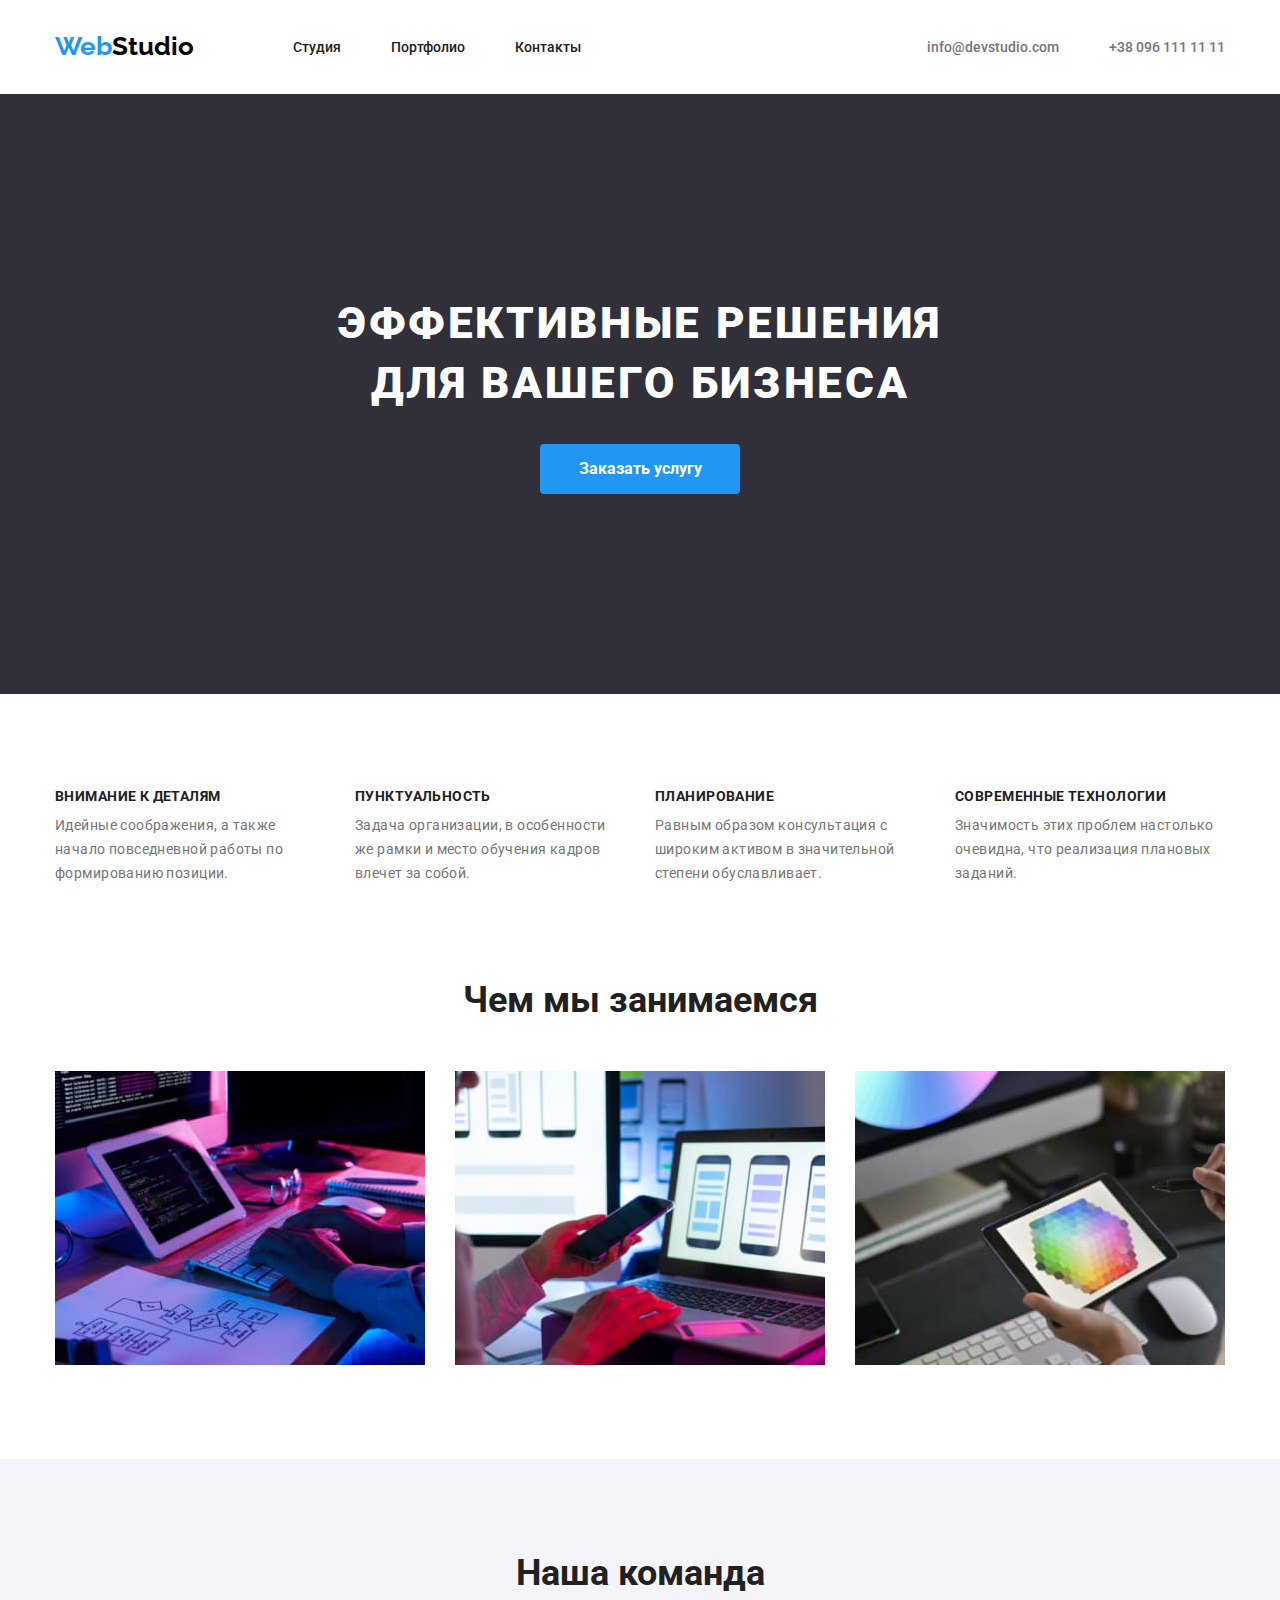
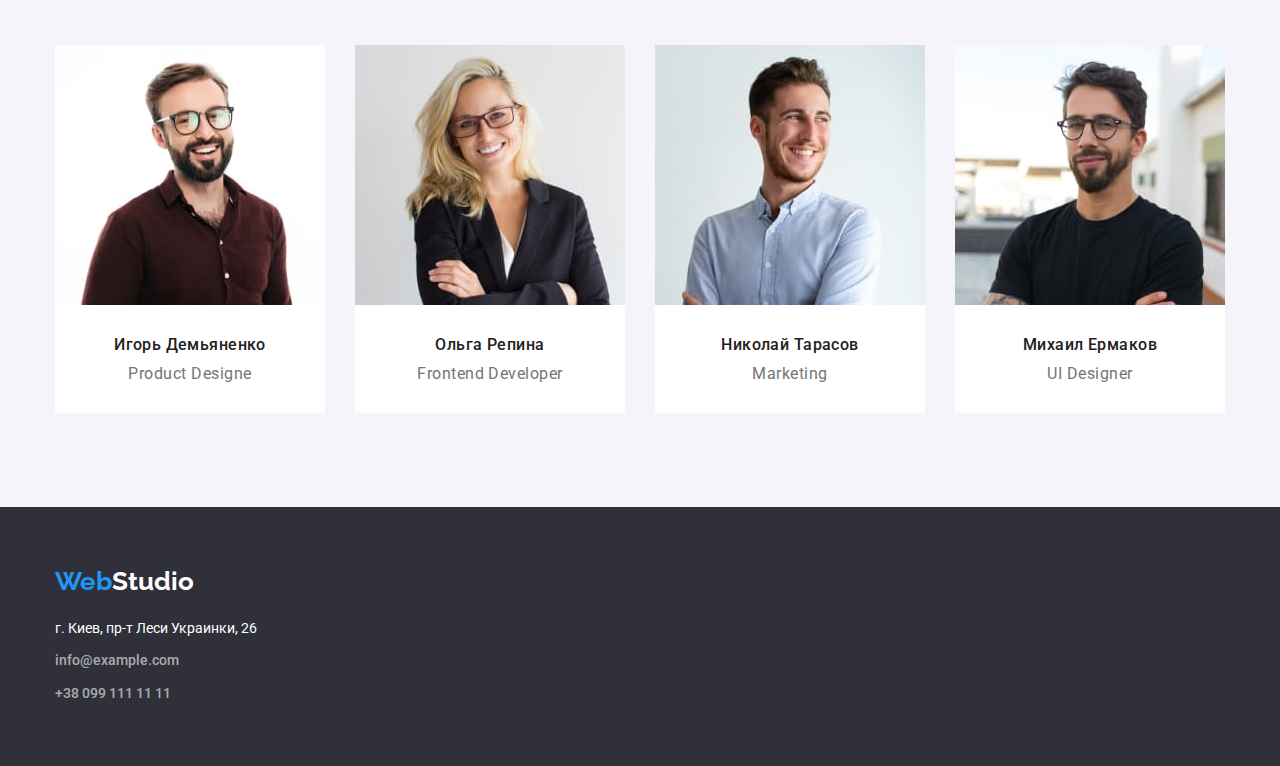
==== index.html @ 10a41fe2 "creat new repository" ====
<!DOCTYPE html>
<html lang="uk">
  <head>
    <meta charset="UTF-8" />
    <meta http-equiv="X-UA-Compatible" content="IE=edge" />
    <meta name="viewport" content="width=device-width, initial-scale=1.0" />
    <link rel="preconnect" href="https://fonts.googleapis.com" />
    <link rel="preconnect" href="https://fonts.gstatic.com" crossorigin />
    <link
      href="https://fonts.googleapis.com/css2?family=Raleway:wght@700&family=Roboto:wght@400;500;700;900&display=swap"
      rel="stylesheet"
    />
    <link
      rel="stylesheet"
      href="https://cdnjs.cloudflare.com/ajax/libs/modern-normalize/1.1.0/modern-normalize.min.css"
    />
    <link rel="stylesheet" href="./css/styles.css" />

    <title>Студия</title>
  </head>
  <body>
    <header>
      <div class="page-header">
        <nav class="nav-container">
          <a href="/" class="headerlink"> <span class="logotype">Web</span>Studio </a>
          <ul class="navlist list">
            <li class="navlist-item">
              <a href="/" class="nav-link">Студия</a>
            </li>
            <li class="navlist-item">
              <a href="./portfolio.html" class="nav-link">Портфолио</a>
            </li>
            <li class="navlist-item">
              <a href="#" class="nav-link">Контакты</a>
            </li>
          </ul>
        </nav>
        <div class="header-contacts">
          <a href="mailto:info@devstudio.com" class="mail-link">info@devstudio.com</a>
          <a href="tel:+380961111111" class="tel-link">+38 096 111 11 11</a>
        </div>
      </div>
    </header>

    <main class="main">
      <!--section1-->
      <section class="hero">
        <div class="hero-section">
          <h1 class="hero-title">ЭФФЕКТИВНЫЕ РЕШЕНИЯ ДЛЯ ВАШЕГО БИЗНЕСА</h1>
          <button type="button" class="hero-button">Заказать услугу</button>
        </div>
      </section>
      <!--section2-->
      <section class="featuгes">
        <ul class="features-list">
          <li class="featureslist-item">
            <h3>Внимание к деталям</h3>
            <p class="features-text">
              Идейные соображения, а также начало повседневной работы по формированию позиции.
            </p>
          </li>
          <li class="featureslist-item">
            <h3>Пунктуальность</h3>
            <p class="features-text">
              Задача организации, в особенности же рамки и место обучения кадров влечет за собой.
            </p>
          </li>
          <li class="featureslist-item">
            <h3>Планирование</h3>
            <p class="features-text">
              Равным образом консультация с широким активом в значительной степени обуславливает.
            </p>
          </li>
          <li class="featureslist-item">
            <h3>Современные технологии</h3>
            <p class="features-text">
              Значимость этих проблем настолько очевидна, что реализация плановых заданий.
            </p>
          </li>
        </ul>

        <div class="servises-container">
          <h2 class="features-title">Чем мы занимаемся</h2>
          <ul class="servis-list list">
            <li class="servislist-item">
              <img src="./images/code.jpg" alt="Верстка макета" width="370" />
            </li>
            <li class="servislist-item">
              <img
                src="./images/adaptive.jpg"
                alt="Кроссбраузерная оптимизация сайта"
                width="370"
              />
            </li>
            <li class="servislist-item">
              <img src="./images/design.jpg" alt="Подбор цветов для дизайна сайта" width="370" />
            </li>
          </ul>
        </div>
      </section>
      <!--section4-->
      <section class="team">
        <div class="team-container">
          <h2>Наша команда</h2>
          <ul class="team-list list">
            <li class="teamlist-item">
              <img src="./images/igor.jpg" alt="фото Игоря Демьяненко" width="270" />
              <div class="item-data">
                <h3>Игорь Демьяненко</h3>
                <p>Product Designe</p>
              </div>
            </li>
            <li class="teamlist-item">
              <img src="./images/olga.jpg" alt="фото Ольги Репиной" width="270" />
              <div class="item-data">
                <h3>Ольга Репина</h3>
                <p>Frontend Developer</p>
              </div>
            </li>
            <li class="teamlist-item">
              <img src="./images/nikolay.jpg" alt="фото николая Тарасова" width="270" />
              <div class="item-data">
                <h3>Николай Тарасов</h3>
                <p>Marketing</p>
              </div>
            </li>
            <li class="teamlist-item">
              <img src="./images/mikhail.jpg" alt="фото Михаила Ермакова" width="270" />
              <div class="item-data">
                <h3>Михаил Ермаков</h3>
                <p>UI Designer</p>
              </div>
            </li>
          </ul>
        </div>
      </section>
    </main>
    <footer>
      <div class="footer-container">
        <a href="/" class="footerlink">
          <span class="logotype-footer">Web</span><span class="footer-logo"> Studio</span></a
        >
        <address class="contacts">
          <p>г. Киев, пр-т Леси Украинки, 26</p>
          <a href="mailto:info@example.com" class="mail-link-footer">info@example.com</a>
          <a href="tel:+380991111111" class="tel-footer">+38 099 111 11 11</a>
        </address>
      </div>
    </footer>
  </body>
</html>
---- css/styles.css ----
/*normalize*/

/*root*/
:root {
    --backgroundcolor-primary: #fff;
    --color-accent: #2196f3;
    --primary-text-color: #212121;
    --accent-text-color: #fff;
    --font-family-primary: 'Roboto', sans-serif;
    --font-family-logo: 'Raleway', sans-serif;
    --button-color: #f5f4fA; 
    --primary-line-height: 1,17;
}
/* Base */

html {
    box-sizing: border-box;
    scroll-behavior: smooth;
}

*,
*::after,
*::before {
    box-sizing: inherit;
}
/*body*/
body {
    background-color: var(--backgroundcolor-primary);
    color: var(--primary-text-color);
    font-family: var(--font-family-primary);
    font-weight: 400;
    font-size: 14px;
    line-height: var(--primary-line-height);
   }
   h1,
   h2,
   h3,
   h4,
   h5,
   h6,
   p {
    margin-top: 0;
   }
   .list {
       list-style: none;
       padding-left: 0;
       margin: 0;
   }
   .link {
       text-decoration: none;
       color: inherit;
   }
   img {
       display: block;
       max-width: 100%;
       height: auto;
   }
   address {
       font-style: normal;
   }

   h2 {
    font-weight: 700;
    font-size: 36px;
    text-align: center;
   }
    /* .container {
    outline: 1px solid  tomato;
    }  */
   
   header {
    padding: 32px 0;
   }
   .portfolio {
    padding: 32px 0;
    border-bottom: 1px solid #ececec;
   }
   
   .page-header {
    display: flex;
    width: 1200px;
    margin: 0 auto;
    padding: 0 15px;
   }
   .page-header-portfolio {
    display: flex;
    width: 1200px;
    margin: 0 auto;
    padding: 0 15px;
    
   }
     
   /*nav*/
   .nav-container {
    display: flex;
    justify-content: space-between;
    align-items: center;
    
    
   }
   .nav-container-portfolio {
    display: flex;
    justify-content: space-between;
    align-items: center;
    
     
   }
    /*logo*/
    .headerlink {
    display: flex;
    width: 145px;
    font-family: var(--font-family-logo);
    font-size: 26px;
    font-weight: 700;
    line-height: var(--primary-line-height);
    color: #000;
    text-decoration: none;
    }
    .headerlink-portfolio {
        display: flex;
        width: 145px;
        font-family: var(--font-family-logo);
        font-size: 26px;
        font-weight: 700;
        line-height: var(--primary-line-height);
        color: #000;
        text-decoration: none;
        }
    
    .logotype {
    display: flex;
    color: var(--color-accent);
    }
    .navlist {
    display: flex;
    list-style: none;
    margin-left: 93px;
    /* margin-top: 0; */
    padding: 0;
}


.navlist-item:not(:last-child) {
    margin-right: 50px;

}
   .nav-link {
    display: flex;
    font-family: var(--font-family-primary);
    font-size: 14px;
    font-weight: 500;
    line-height: var(--primary-line-height);
    color: var(--primary-text-color);
    text-decoration: none; 
   }
   .nav-link:active,
   .nav-link:hover,
   .nav-link:focus {
   color: var(--color-accent);
   
   }
   .header-contacts {
    display: flex;
   justify-content: center;
   align-items: center;
   margin-left: auto;
   }
   .header-contacts-portfolio {
    display: flex;
   justify-content: center;
   align-items: center;
   margin-left: auto;
   }
    
    
   
   
   .mail-link {
    display: block;
    margin-right: 50px;
    font-family: var(--font-family-primary);
    font-size: 14px;
    font-weight: 500;
    line-height: var(--primary-line-height);
    color: #757575;
    text-decoration: none;
   }
   .mail-link:hover,
   .mail-link:active,
   .mail-link:focus {
   color: var(--color-accent)
   }
   .tel-link {
    display: block;
    margin: 0;
    font-family: var(--font-family-primary);
    font-size: 14px;
    font-weight: 500;
    line-height: var(--primary-line-height);
    color: #757575;
    text-decoration: none;
   }
   .tel-link:hover,
   .tel-link:focus {
    color: var(--color-accent)
   }

/* Hero */
   .hero {
    height: 600px;
    background-color: #2f303a; 
    padding-top: 200px;
    padding-bottom: 200px;
   }
   .hero-section {

    width: 1200px;
    
    justify-content: center;
    align-items: center;
    
    background-color: #2f303a;
    text-align: center;
    margin: 0 auto;
     
   }
   .hero-title {
    margin: auto;
    width: 696px;
    margin-bottom: 30px;
    color: var(--accent-text-color);
        font-family: var(--font-family-primary);
        font-style: normal;
        font-weight: 900;
        font-size: 44px;
        line-height: 1.36;
        letter-spacing: 0.06em;
        text-align: center;

   }
   .hero-button {
    display: block;
    margin: 0 auto;
    border: 0;
    border-radius: 4px;
    background-color: var(--color-accent);
    color: var(--accent-text-color);
    font-family: var(--font-family-primary);
    font-style: normal; 
    font-weight: 700;
    font-size: 16px;
    line-height: 1.88;
    cursor: pointer;
    text-align: center;
    min-width: 200px;
    min-height: 50px;
    padding: 10px;
   }
   /*features*/   
  
   .featuгes {

    padding-top: 94px;
    padding-bottom: 94px;
   }
   
   .features-list {
    display: flex;
    justify-content: space-between;
    width: 1200px;
    list-style: none;
    margin: 0 auto;
    padding: 0 15px;
    margin-bottom: 94px;
   }
   .features-list h3 {
    display: inline-block;
    margin-bottom: 10px;
    font-weight: 700;
    font-size: 14px;
    letter-spacing: 0.03em;
    text-transform: uppercase;
    
   }
   .featureslist-item {
    display: block;
    width: 270px;

   }
   .features-text {
    font-family: var(--font-family-primary);
    font-weight: 400;
    font-size: 14px;
    color: #757575;
    line-height: 1.71;
    letter-spacing: 0.03em;
    margin: 0;
   }
   .servises {
   padding-bottom: 94px; 
   } 
   

   .servises-container{
   display: flex;
   flex-wrap: wrap;
   justify-content: center;
   width: 1200px;
   padding: 0 15px ;
   margin: 0 auto;
   background-color: var(--backgroundcolor-primary);
   }
   
   .features-title {
margin-bottom: 50px;
   
   }
   .servis-list {
    display: flex;
    justify-content: center;
    padding: 0;
    margin-bottom: 0;
    list-style: none;
   }
   .servislist-item {
    margin-right: 30px;
    margin-bottom: 0;
   }
   .servislist-item:nth-child(3n) {
    margin-right: 0px;
   }
   /* team */
   .team {
    padding-top: 94px;
    padding-bottom: 94px;
    background-color: #f5f4fa;
   }
   .team-container {
  display: flex;
  justify-content: center;
  flex-wrap: wrap;
  width: 1200px;
  margin: 0 auto;
  padding-right: 15px; 
  padding-left: 15px;
      
   }
   .team-container h2 {
    margin-bottom: 50px;
   }
   .team-list {
    display: flex;
    justify-content: center;
    padding: 0;
    margin: 0 auto;
    width: 1170px;
    text-align: center;
    list-style: none;
    line-height: 1.19;
    letter-spacing: 0.03em;
    
   }
   .item-data {
    padding-top: 30px;
    padding-bottom: 30px;
    background-color: var(--backgroundcolor-primary);
   }
   .item-data h3 {
    margin-top: 0px;
    margin-bottom: 10px;
   
   }
   
   .team-list p {
    margin: 0;
    color: #757575;
    font-size: 16px;
    line-height: 1.19;
    letter-spacing: 0.03em;
   }
   .teamlist-item {
    margin-right: 30px;
   } 
   
   .teamlist-item:nth-child(4n) {
    margin-right: 0;
   }
   

 .team-list h3 {
    font-weight: 500;
    font-size: 16px;
}
footer {
background-color: #2f303a;
padding-top: 60px;
padding-bottom: 60px;
}
.footer-container {
    width: 1200px;
    
    padding-right: 15px;
   
    padding-left: 15px;
    margin: 0 auto;
    
    background-color: #2f303a;
}
.logotype-footer {
    display: inline-block;
    padding: 0;
    margin: 0;
color: var(--color-accent);
}
.footerlink {
    display: inline-block;
    font-family: var(--font-family-logo);
    margin-bottom: 20px;
        font-size: 26px;
        font-weight: 700;
        line-height: var(--primary-line-height);
        color: #000;
        text-decoration: none;
}
.footer-logo {
    display: inline-block;
    padding: 0;
    margin: 0;
    color: var(--accent-text-color);
    font-family: var(--font-family-logo);
    font-size: 26px;
    font-weight: 700;
    line-height: var(--primary-line-height);
}
.contacts {
    display: block;
    font-style: normal;
    line-height: 1.71;
    color: var(--accent-text-color);
}
.contacts a {
       text-decoration: none;
    color: rgba(255, 255, 255, 0.6);
}
.mail-link-footer {
display: block;
margin-bottom: 9px;
font-family: var(--font-family-primary);
font-size: 14px;
font-weight: 500;
line-height: var(--primary-line-height);
color: #757575;
text-decoration: none;
}

.mail-link-footer:hover,
.mail-link-footer:active,
.mail-link-footer:focus {
    color: var(--color-accent)
}
.tel-footer {
display: block;
font-family: var(--font-family-primary);
font-size: 14px;
font-weight: 500;
line-height: var(--primary-line-height);
color: #757575;
text-decoration: none;
}

.tel-footer:hover,
.tel-footer:focus {
    color: var(--color-accent)
}
/* Portfolio */
.works {
    padding-top: 94px;
    padding-bottom: 94px;
}
.work-examples {
display: flex;
flex-wrap: wrap;
justify-content: center;
width: 1200px;
padding-right: 15px;
padding-left: 15px;
margin: 0 auto;

}



.example-list {
    list-style: none;
    margin-bottom: 0;
}
.example-items {
width: 368px;
margin-right: 30px;
margin-bottom: 30px;
border: 1px solid;
border-color:  #ececec;
}
.example-items:nth-child(3n) {
    margin-right: 0;
    
}
.example-items:nth-last-child(-n+3) {
margin-bottom: 0;
}
.item-title {
padding: 20px 24px;   

}

.examples h3 {
font-weight: 700;    
font-size: 18px;  
line-height: 2;
letter-spacing: 0.06em;
margin-top: 0;
margin-bottom: 4px;
}
.contacts p {
    margin-top: 0;
    margin-right: 0;
    margin-bottom: 9px;
    margin-left: 0;
}
.example-items p {
margin: 0;

    color: #757575;
    font-size: 16px;
    line-height: 1.88;
    letter-spacing: 0.03em;
}
.example-list {
    display: flex;
    flex-wrap: wrap;
    margin-top:  0;
    padding: 0;
   
}
/*button*/
/* button::-moz-focus-inner {


} */

.button-list  {
    display: flex;
    min-width: 611px;
    margin: 0 auto;
    margin-bottom: 50px;
    align-items: center;
    list-style: none;
    height: 38px;
    padding-left: 0;
}

.button-list>.button-item:not(:last-child) {
    margin-right: 10px;
    
}
.button-item {
border-color: #fff;
}
.navbutton {
    height: 38px;
    color: var(--primary-text-color);
    background-color: var(--button-color);
    cursor: pointer;
    border-radius: 4px;
    border: 0;
    font-family: var(--font-family-primary);
    font-weight: 500;
    font-size: 16px;
    line-height: 1.63;
    letter-spacing: 0.03em;
    margin: 0;
    padding: 6px 22px;

}

.navbutton:active {
    color: var(--accent-text-color);
    background-color: var(--color-accent);
}

.navbutton:hover {
    color: var(--accent-text-color);
    background-color: var(--color-accent);
}
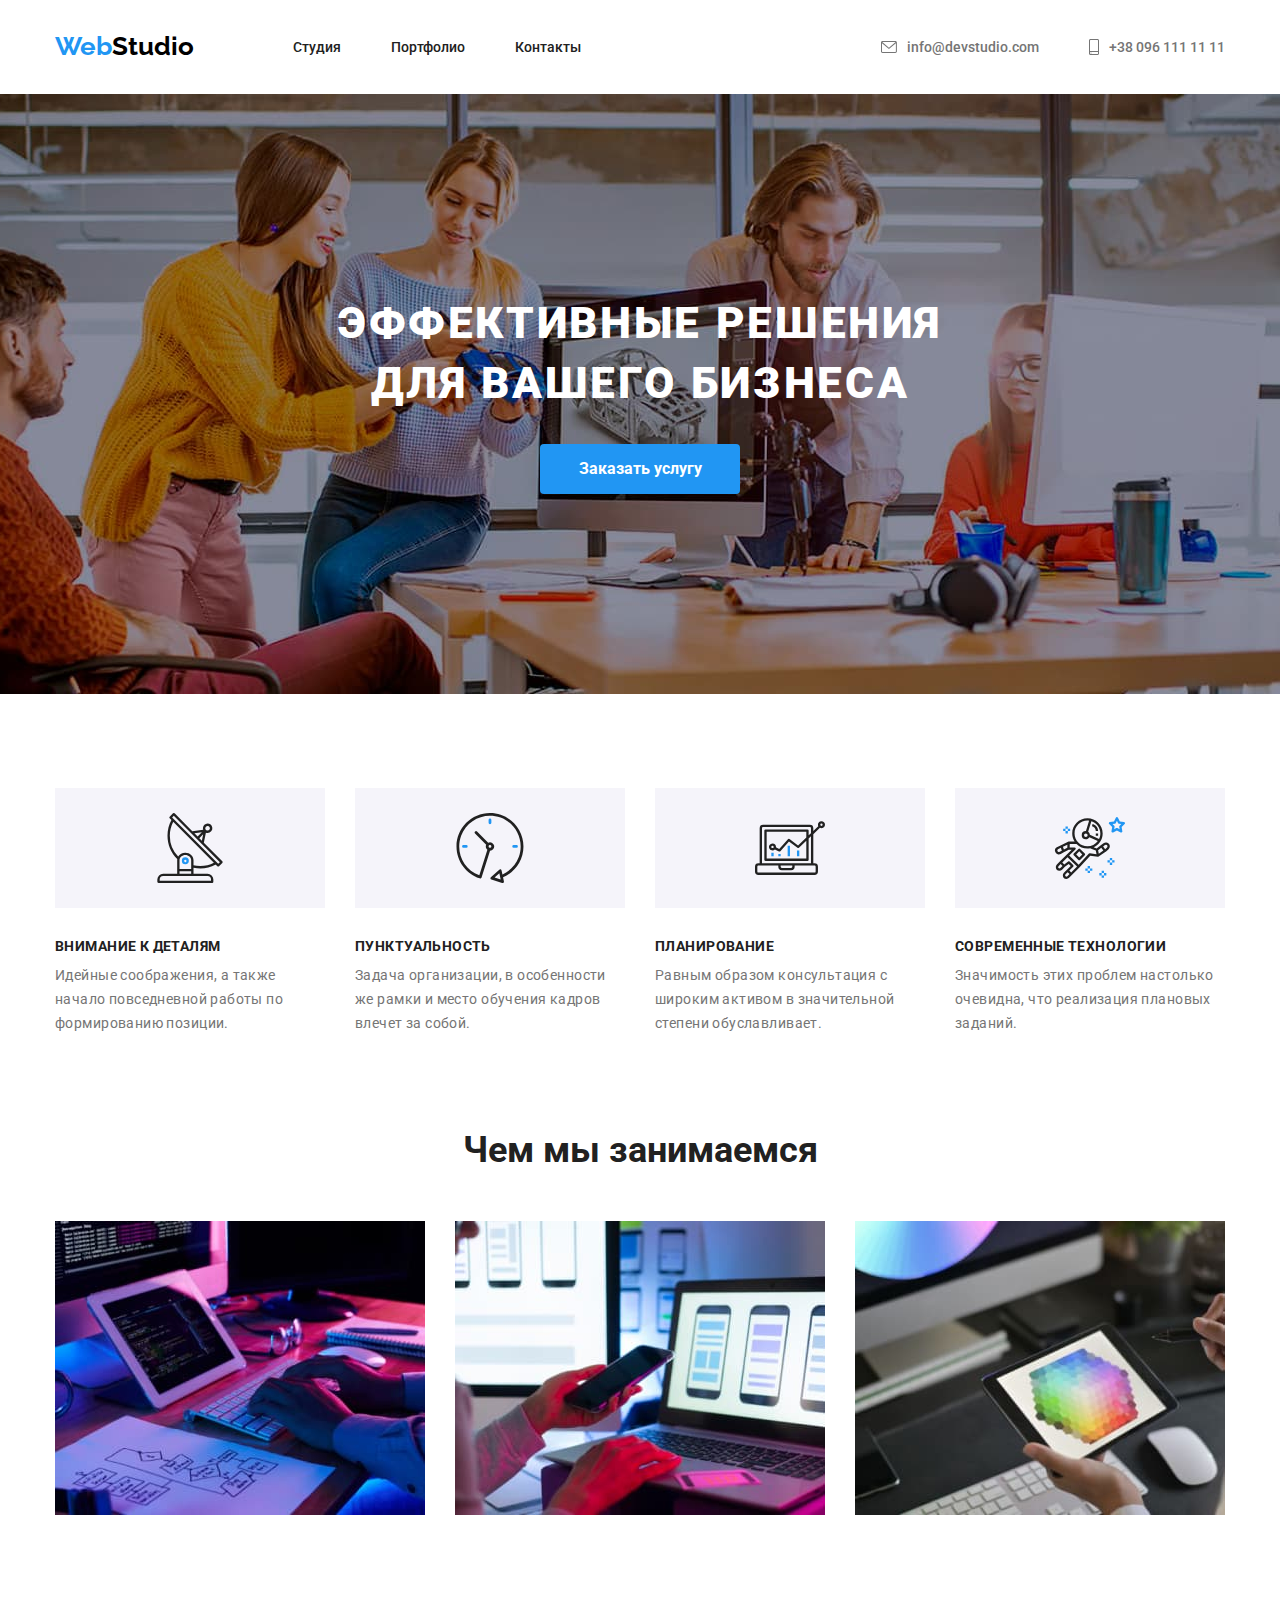
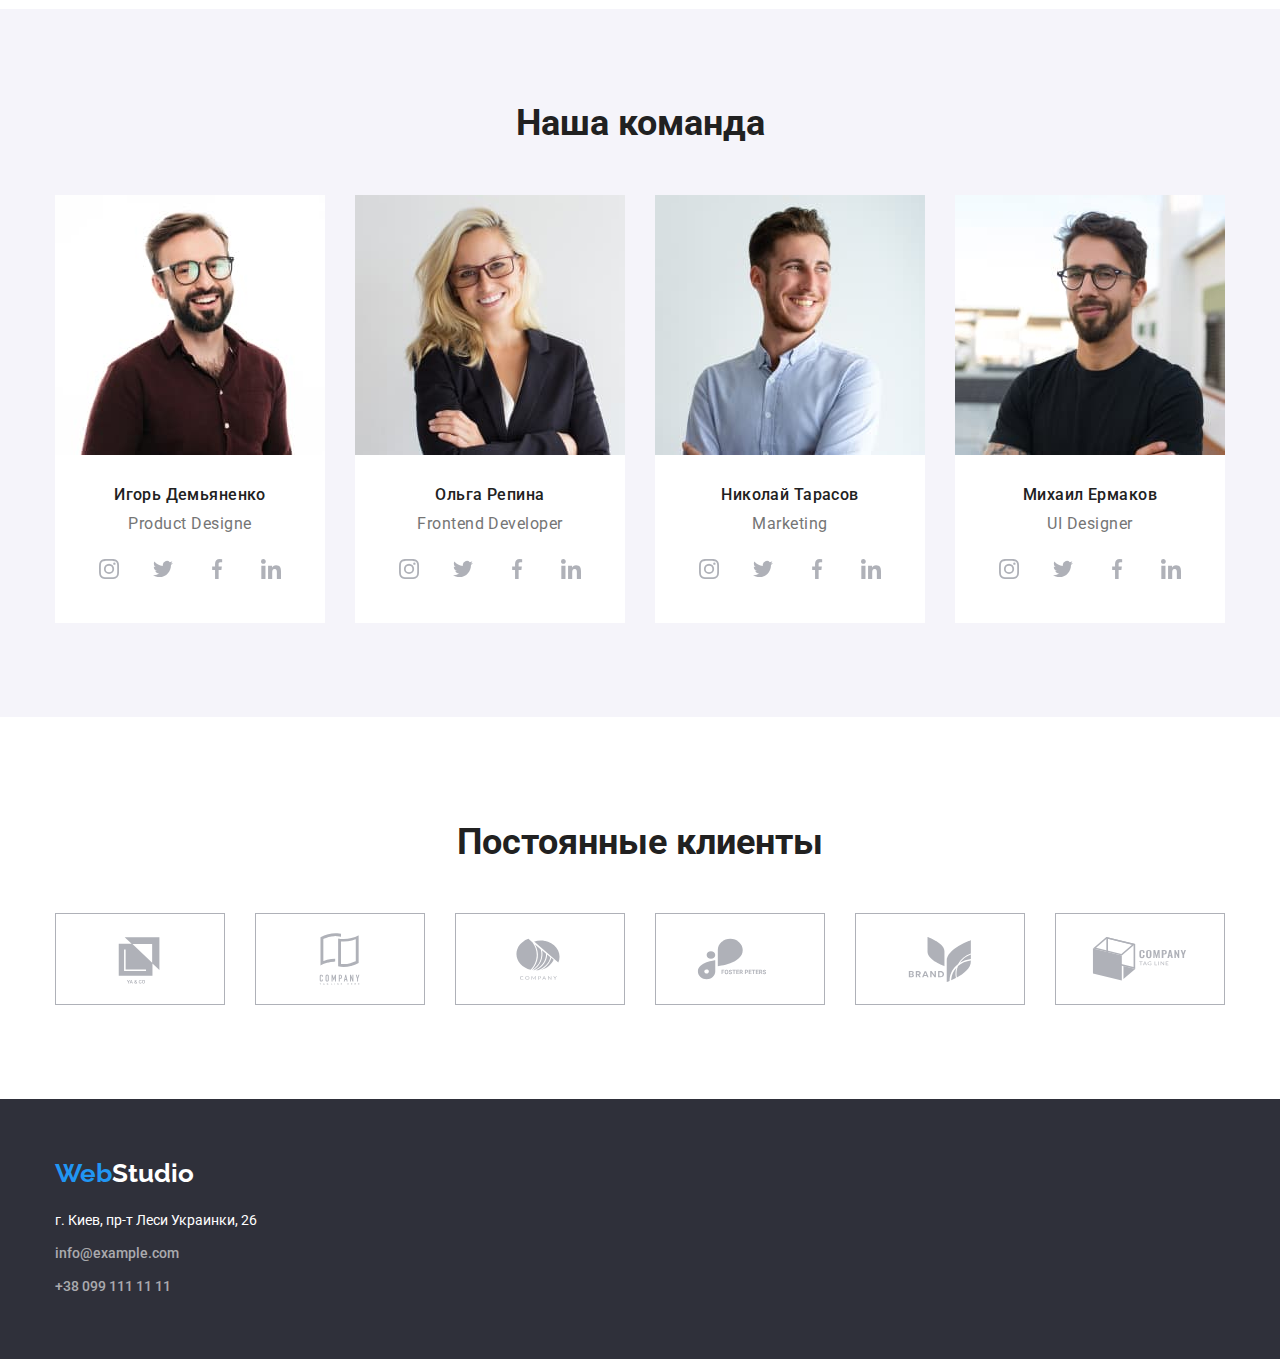
==== commit 003ac7c3: "hw4" ====
--- a/index.html
+++ b/index.html
@@ -36,8 +36,17 @@
           </ul>
         </nav>
         <div class="header-contacts">
-          <a href="mailto:info@devstudio.com" class="mail-link">info@devstudio.com</a>
-          <a href="tel:+380961111111" class="tel-link">+38 096 111 11 11</a>
+          <a href="mailto:info@devstudio.com" class="mail-link">
+            <svg class="mail-icon">
+              <use href="./images/symbol-defs.svg#icon-envelope"></use></svg
+            >info@devstudio.com</a
+          >
+          <a href="tel:+380961111111" class="tel-link">
+            <svg class="tel-icon">
+              <use href="./images/symbol-defs.svg#icon-smartphone"></use>
+            </svg>
+            +38 096 111 11 11</a
+          >
         </div>
       </div>
     </header>
@@ -52,34 +61,46 @@
       </section>
       <!--section2-->
       <section class="featuгes">
-        <ul class="features-list">
-          <li class="featureslist-item">
-            <h3>Внимание к деталям</h3>
-            <p class="features-text">
-              Идейные соображения, а также начало повседневной работы по формированию позиции.
-            </p>
-          </li>
-          <li class="featureslist-item">
-            <h3>Пунктуальность</h3>
-            <p class="features-text">
-              Задача организации, в особенности же рамки и место обучения кадров влечет за собой.
-            </p>
-          </li>
-          <li class="featureslist-item">
-            <h3>Планирование</h3>
-            <p class="features-text">
-              Равным образом консультация с широким активом в значительной степени обуславливает.
-            </p>
-          </li>
-          <li class="featureslist-item">
-            <h3>Современные технологии</h3>
-            <p class="features-text">
-              Значимость этих проблем настолько очевидна, что реализация плановых заданий.
-            </p>
-          </li>
-        </ul>
+        <div class="features-container">
+          <ul class="features-list">
+            <li class="featureslist-item">
+              <svg class="features-icon">
+                <use href="./images/symbol-defs.svg#icon-antenna" class="antenna"></use>
+              </svg>
+              <h3>Внимание к деталям</h3>
+              <p class="features-text">
+                Идейные соображения, а также начало повседневной работы по формированию позиции.
+              </p>
+            </li>
+            <li class="featureslist-item">
+              <svg class="features-icon">
+                <use href="./images/symbol-defs.svg#icon-clock" class="clock"></use>
+              </svg>
+              <h3>Пунктуальность</h3>
+              <p class="features-text">
+                Задача организации, в особенности же рамки и место обучения кадров влечет за собой.
+              </p>
+            </li>
+            <li class="featureslist-item">
+              <svg class="features-icon">
+                <use href="./images/symbol-defs.svg#icon-diagram" class="diagram"></use>
+              </svg>
+              <h3>Планирование</h3>
+              <p class="features-text">
+                Равным образом консультация с широким активом в значительной степени обуславливает.
+              </p>
+            </li>
+            <li class="featureslist-item">
+              <svg class="features-icon">
+                <use href="./images/symbol-defs.svg#icon-astronaut" class="astronaut"></use>
+              </svg>
+              <h3>Современные технологии</h3>
+              <p class="features-text">
+                Значимость этих проблем настолько очевидна, что реализация плановых заданий.
+              </p>
+            </li>
+          </ul>
 
-        <div class="servises-container">
           <h2 class="features-title">Чем мы занимаемся</h2>
           <ul class="servis-list list">
             <li class="servislist-item">
@@ -98,7 +119,7 @@
           </ul>
         </div>
       </section>
-      <!--section4-->
+      <!--section3-->
       <section class="team">
         <div class="team-container">
           <h2>Наша команда</h2>
@@ -108,6 +129,34 @@
               <div class="item-data">
                 <h3>Игорь Демьяненко</h3>
                 <p>Product Designe</p>
+                
+                <ul class="social-webs list">
+                  <li class="social-link"> <a href="#">
+                    <svg class="links-icon">
+                      <use href="./images/symbol-defs.svg#icon-instagram" class="icon"></use>
+                    </svg>
+                  </a></li>
+                  <li class="social-link"><a href="#" >
+                    <svg class="links-icon">
+                      <use href="./images/symbol-defs.svg#icon-twitter"></use>
+                    </svg>
+                  </a></li>
+                  <li class="social-link"><a href="#" >
+                    <svg class="links-icon">
+                      <use href="./images/symbol-defs.svg#icon-facebook"></use>
+                    </svg>
+                  </a></li>
+                  <li class="social-link"><a href="#">
+                    <svg class="links-icon">
+                      <use href="./images/symbol-defs.svg#icon-linkedin" class="icon"></use>
+                    </svg>
+                  </a></li>
+                 
+                  
+                  
+                  
+                </ul>
+              
               </div>
             </li>
             <li class="teamlist-item">
@@ -115,6 +164,32 @@
               <div class="item-data">
                 <h3>Ольга Репина</h3>
                 <p>Frontend Developer</p>
+                <ul class="social-webs list">
+                  <li class="social-link"> <a href="#">
+                    <svg class="links-icon">
+                      <use href="./images/symbol-defs.svg#icon-instagram" class="icon"></use>
+                    </svg>
+                  </a></li>
+                  <li class="social-link"><a href="#" >
+                    <svg class="links-icon">
+                      <use href="./images/symbol-defs.svg#icon-twitter"></use>
+                    </svg>
+                  </a></li>
+                  <li class="social-link"><a href="#" >
+                    <svg class="links-icon">
+                      <use href="./images/symbol-defs.svg#icon-facebook"></use>
+                    </svg>
+                  </a></li>
+                  <li class="social-link"><a href="#">
+                    <svg class="links-icon">
+                      <use href="./images/symbol-defs.svg#icon-linkedin" class="icon"></use>
+                    </svg>
+                  </a></li>
+                 
+                  
+                  
+                  
+                </ul>
               </div>
             </li>
             <li class="teamlist-item">
@@ -122,6 +197,32 @@
               <div class="item-data">
                 <h3>Николай Тарасов</h3>
                 <p>Marketing</p>
+                <ul class="social-webs list">
+                  <li class="social-link"> <a href="#">
+                    <svg class="links-icon">
+                      <use href="./images/symbol-defs.svg#icon-instagram" class="icon"></use>
+                    </svg>
+                  </a></li>
+                  <li class="social-link"><a href="#" >
+                    <svg class="links-icon">
+                      <use href="./images/symbol-defs.svg#icon-twitter"></use>
+                    </svg>
+                  </a></li>
+                  <li class="social-link"><a href="#" >
+                    <svg class="links-icon">
+                      <use href="./images/symbol-defs.svg#icon-facebook"></use>
+                    </svg>
+                  </a></li>
+                  <li class="social-link"><a href="#">
+                    <svg class="links-icon">
+                      <use href="./images/symbol-defs.svg#icon-linkedin" class="icon"></use>
+                    </svg>
+                  </a></li>
+                 
+                  
+                  
+                  
+                </ul>
               </div>
             </li>
             <li class="teamlist-item">
@@ -129,8 +230,48 @@
               <div class="item-data">
                 <h3>Михаил Ермаков</h3>
                 <p>UI Designer</p>
-              </div>
-            </li>
+                <ul class="social-webs list">
+                  <li class="social-link"> <a href="#">
+                    <svg class="links-icon">
+                      <use href="./images/symbol-defs.svg#icon-instagram" class="icon"></use>
+                    </svg>
+                  </a></li>
+                  <li class="social-link"><a href="#" >
+                    <svg class="links-icon">
+                      <use href="./images/symbol-defs.svg#icon-twitter"></use>
+                    </svg>
+                  </a></li>
+                  <li class="social-link"><a href="#" >
+                    <svg class="links-icon">
+                      <use href="./images/symbol-defs.svg#icon-facebook"></use>
+                    </svg>
+                  </a></li>
+                  <li class="social-link"><a href="#">
+                    <svg class="links-icon">
+                      <use href="./images/symbol-defs.svg#icon-linkedin" class="icon"></use>
+                    </svg>
+                  </a></li>
+                 
+                  
+                  
+                  
+                </ul>
+              </div>
+            </li>
+          </ul>
+        </div>
+      </section>
+      <!-- section4 -->
+      <section class="clients">
+        <div  class="brands">
+          <h2 class="clients-title">Постоянные клиенты</h2>
+          <ul class="clients-list list">
+            <li class="clients-item"><a href="#" class="client-links"><svg class="brands-logotype"><use href="./images/symbol-defs.svg#icon-Client1" class="logotypes"></use></svg></a></li>
+            <li class="clients-item"><a href="#" class="client-links"><svg class="brands-logotype"><use href="./images/symbol-defs.svg#icon-Client2" class="logotypes"></use></svg></a></li>
+            <li class="clients-item"><a href="#" class="client-links"><svg class="brands-logotype"><use href="./images/symbol-defs.svg#icon-Client3" class="logotypes"></use></svg></a></li>
+            <li class="clients-item"><a href="#" class="client-links"><svg class="brands-logotype"><use href="./images/symbol-defs.svg#icon-Client4" class="logotypes"></use></svg></a></li>
+            <li class="clients-item"><a href="#" class="client-links"><svg class="brands-logotype"><use href="./images/symbol-defs.svg#icon-Client5" class="logotypes"></use></svg></a></li>
+            <li class="clients-item"><a href="#" class="client-links"><svg class="brands-logotype"><use href="./images/symbol-defs.svg#icon-Client6" class="logotypes"></use></svg></a></li>
           </ul>
         </div>
       </section>
--- a/css/styles.css
+++ b/css/styles.css
@@ -10,6 +10,7 @@
     --font-family-logo: 'Raleway', sans-serif;
     --button-color: #f5f4fA; 
     --primary-line-height: 1,17;
+    --icon-primary-color: #afb1b8;
 }
 /* Base */
 
@@ -135,7 +136,6 @@
     display: flex;
     list-style: none;
     margin-left: 93px;
-    /* margin-top: 0; */
     padding: 0;
 }
 
@@ -173,10 +173,17 @@
    }
     
     
-   
+   .mail-icon {
+    width: 16px;
+    height: 12px;
+    margin-right: 10px;
+    fill: #757575;
+   }
    
    .mail-link {
-    display: block;
+    display: flex;
+    justify-content: center;
+    align-items: center;
     margin-right: 50px;
     font-family: var(--font-family-primary);
     font-size: 14px;
@@ -185,14 +192,33 @@
     color: #757575;
     text-decoration: none;
    }
+   .mail-icon:hover,
+   .mail-icon:active,
+   .mail-icon:focus {
+   fill: #2196f3;
+   }
    .mail-link:hover,
    .mail-link:active,
    .mail-link:focus {
    color: var(--color-accent)
    }
+   .tel-icon{
+    width: 10px;
+    height: 16px;
+    margin-right: 10px;
+    fill: #757575;
+   }
+   .tel-icon:hover,
+   .tel-icon:active,
+   .tel-icon:focus {
+    fill: #2196f3;
+   }
+
+
    .tel-link {
-    display: block;
-    margin: 0;
+    display: flex;
+    justify-content: center;
+    align-items: center;
     font-family: var(--font-family-primary);
     font-size: 14px;
     font-weight: 500;
@@ -207,25 +233,25 @@
 
 /* Hero */
    .hero {
-    height: 600px;
+    max-width: 1600px;
+    min-height: 600px;
+    background-image: url('../images/Img.jpg');
+    background-size: cover;
+    background-position: center;
     background-color: #2f303a; 
     padding-top: 200px;
     padding-bottom: 200px;
+    margin: 0 auto;
    }
    .hero-section {
-
     width: 1200px;
-    
-    justify-content: center;
-    align-items: center;
-    
-    background-color: #2f303a;
+    padding: 0 252px;
     text-align: center;
     margin: 0 auto;
      
    }
    .hero-title {
-    margin: auto;
+    margin: 0;
     width: 696px;
     margin-bottom: 30px;
     color: var(--accent-text-color);
@@ -241,7 +267,7 @@
    .hero-button {
     display: block;
     margin: 0 auto;
-    border: 0;
+    border: none;
     border-radius: 4px;
     background-color: var(--color-accent);
     color: var(--accent-text-color);
@@ -262,16 +288,22 @@
 
     padding-top: 94px;
     padding-bottom: 94px;
+    
+   }
+   .features-container {
+    display: block;
+    width: 1200px;
+    padding: 0 15px;
+    margin: 0 auto;
    }
    
    .features-list {
     display: flex;
     justify-content: space-between;
-    width: 1200px;
     list-style: none;
     margin: 0 auto;
-    padding: 0 15px;
     margin-bottom: 94px;
+    padding: 0;
    }
    .features-list h3 {
     display: inline-block;
@@ -285,8 +317,29 @@
    .featureslist-item {
     display: block;
     width: 270px;
-
-   }
+    
+   }
+   .features-icon {
+    display: block;
+    width: 270px;
+    height: 120px;
+    background-color: var(--button-color);
+    padding-top: 25px;
+    padding-bottom: 25px;
+    margin-bottom: 30px;
+   }
+   .antenna,
+   .clock,
+   .diagram,
+   .astronaut {
+    width: 70px;
+    height: 70px;
+   }
+    
+   
+   
+    
+   
    .features-text {
     font-family: var(--font-family-primary);
     font-weight: 400;
@@ -296,23 +349,14 @@
     letter-spacing: 0.03em;
     margin: 0;
    }
-   .servises {
-   padding-bottom: 94px; 
-   } 
-   
-
-   .servises-container{
-   display: flex;
-   flex-wrap: wrap;
-   justify-content: center;
-   width: 1200px;
-   padding: 0 15px ;
-   margin: 0 auto;
-   background-color: var(--backgroundcolor-primary);
-   }
+      
+
+  
    
    .features-title {
-margin-bottom: 50px;
+    margin-left: auto;
+    margin-right: auto;
+    margin-bottom: 50px;
    
    }
    .servis-list {
@@ -361,18 +405,23 @@
     
    }
    .item-data {
+    display: block;
     padding-top: 30px;
     padding-bottom: 30px;
     background-color: var(--backgroundcolor-primary);
    }
    .item-data h3 {
+    display: block;
     margin-top: 0px;
     margin-bottom: 10px;
-   
+   margin-right: auto;
+   margin-left: auto;
    }
    
    .team-list p {
+    display: block;
     margin: 0;
+    margin-bottom: 16px;
     color: #757575;
     font-size: 16px;
     line-height: 1.19;
@@ -391,6 +440,109 @@
     font-weight: 500;
     font-size: 16px;
 }
+.social-webs {
+display: flex;
+justify-content: center;
+align-items: center;
+border-radius: 50%; 
+width: 206px;  
+height: 44px;
+margin: 0 auto;
+
+}
+.social-link {
+    display: flex;
+    justify-content: center;
+    align-items: center;
+    margin-top: 0;
+    margin-bottom: 0;
+    padding: 12px;
+    border-radius: 50%;
+    background-color: var(--backgroundcolor-primary);
+  }
+  .social-link:not(:last-child) {
+    margin-right: 5px;
+  }
+  .social-link:not(:first-child) {
+  margin-left: 5px;
+  }
+  .social-link:hover,
+  .social-link:active,
+  .social-link:focus {
+    background-color: var(--color-accent);
+  }
+  
+
+.links-icon {
+    width: 20px;
+    height: 20px;
+    fill: var(--icon-primary-color);
+
+}
+.links-icon:hover,
+.links-icon:active,
+.links-icon:focus {
+ fill: var(--backgroundcolor-primary);
+}
+/* clients */
+
+.clients {
+padding-top: 105px;
+padding-bottom: 94px;
+}
+.brands {
+display: flex;
+flex-wrap: wrap;
+justify-content: center;
+align-items: center;
+width: 1200px;
+margin: 0 auto;
+padding: 0 15px;
+}
+.clients-title {
+    margin-left: auto;
+    margin-right: auto;
+    margin-bottom: 50px;    
+}
+.clients-list {
+display: flex;
+justify-content: center;
+align-items: center;
+
+}
+.clients-list.brands-logotype {
+display: block;
+}
+
+.clients-item {
+width: 170px;
+height: 92px;
+border: 1px solid;
+border-color: var(--icon-primary-color);
+padding: 16px 31px;
+}
+.clients-item:not(:last-child) {
+margin-right: 30px;
+}
+.client-links {
+    display: block;
+    margin: 0 auto;
+}
+
+.brands-logotype {
+ width: 106px;
+ height: 60px;   
+margin: 0 auto;
+fill: var(--icon-primary-color);
+}
+.brands-logotype:hover,
+.brands-logotype:active,
+.brands-logotype:focus {
+    fill: var(--color-accent);
+}
+
+/* footer */
+
 footer {
 background-color: #2f303a;
 padding-top: 60px;
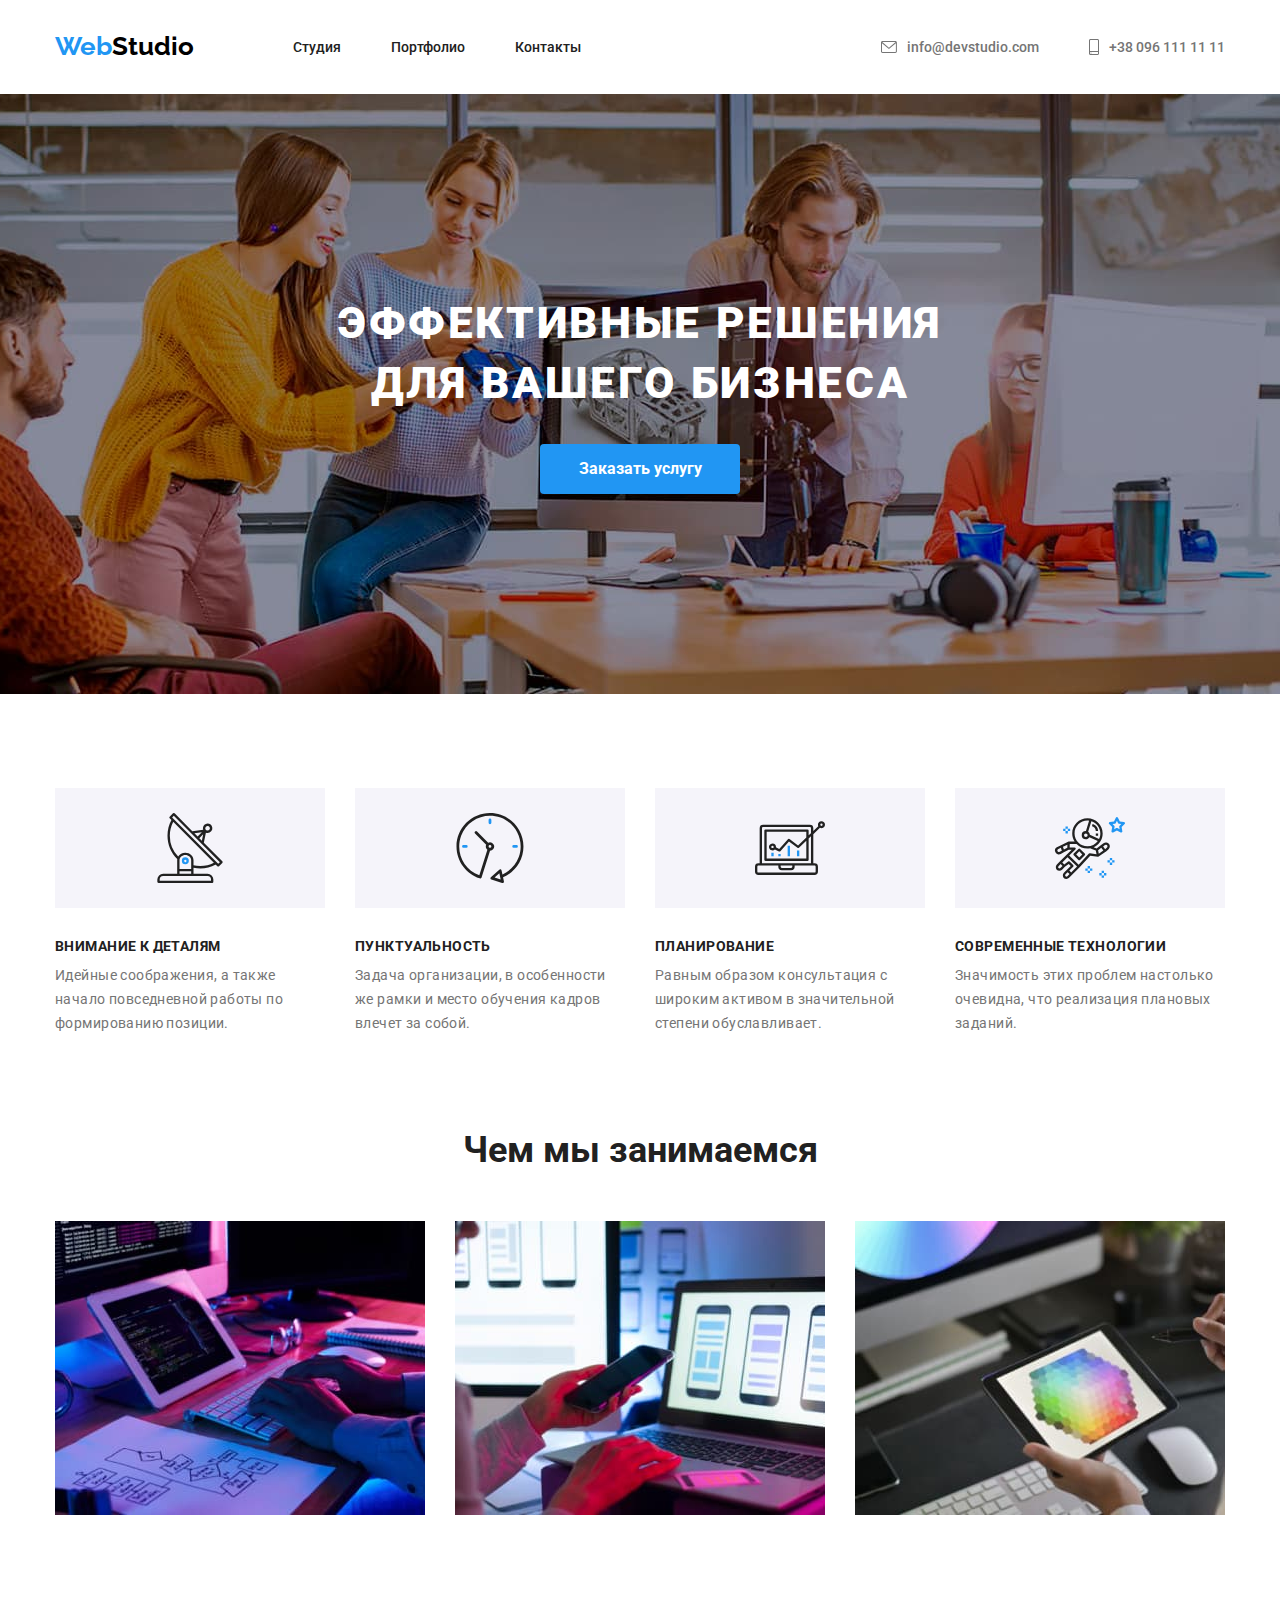
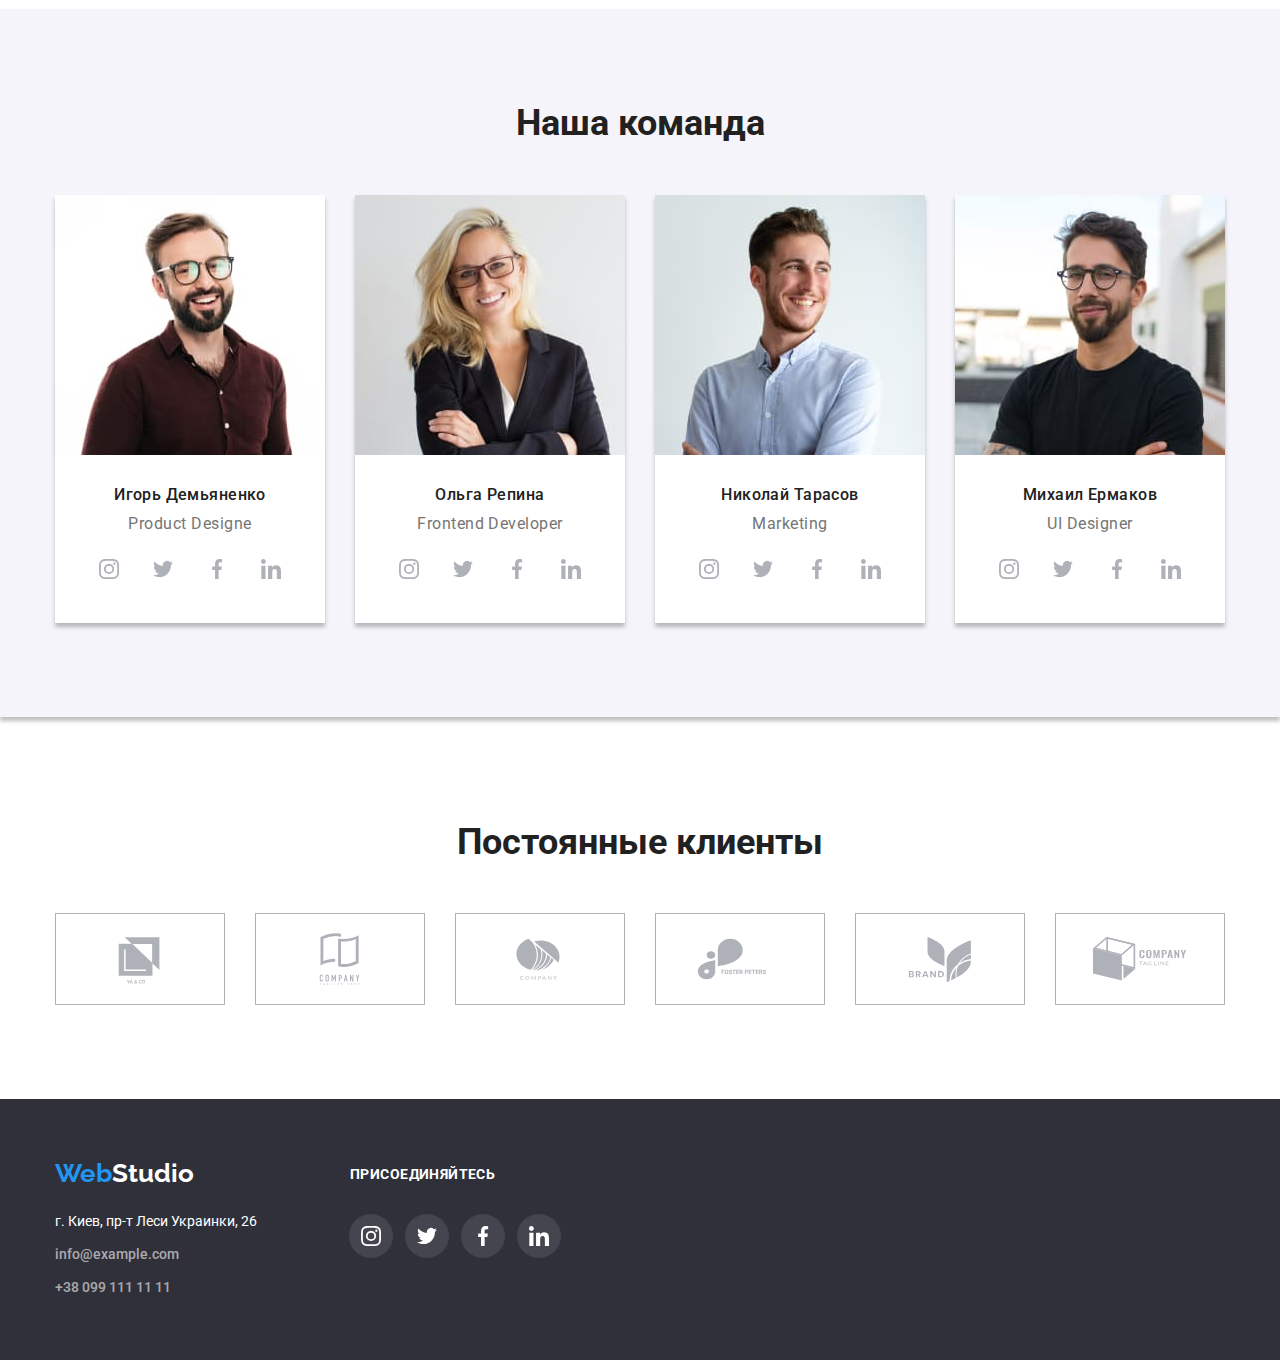
==== commit fe24c474: "hw4 change" ====
--- a/index.html
+++ b/index.html
@@ -129,34 +129,37 @@
               <div class="item-data">
                 <h3>Игорь Демьяненко</h3>
                 <p>Product Designe</p>
-                
+
                 <ul class="social-webs list">
-                  <li class="social-link"> <a href="#">
-                    <svg class="links-icon">
-                      <use href="./images/symbol-defs.svg#icon-instagram" class="icon"></use>
-                    </svg>
-                  </a></li>
-                  <li class="social-link"><a href="#" >
-                    <svg class="links-icon">
-                      <use href="./images/symbol-defs.svg#icon-twitter"></use>
-                    </svg>
-                  </a></li>
-                  <li class="social-link"><a href="#" >
-                    <svg class="links-icon">
-                      <use href="./images/symbol-defs.svg#icon-facebook"></use>
-                    </svg>
-                  </a></li>
-                  <li class="social-link"><a href="#">
-                    <svg class="links-icon">
-                      <use href="./images/symbol-defs.svg#icon-linkedin" class="icon"></use>
-                    </svg>
-                  </a></li>
-                 
-                  
-                  
-                  
+                  <li class="social-link">
+                    <a href="#">
+                      <svg class="links-icon">
+                        <use href="./images/symbol-defs.svg#icon-instagram" class="icon"></use>
+                      </svg>
+                    </a>
+                  </li>
+                  <li class="social-link">
+                    <a href="#">
+                      <svg class="links-icon">
+                        <use href="./images/symbol-defs.svg#icon-twitter"></use>
+                      </svg>
+                    </a>
+                  </li>
+                  <li class="social-link">
+                    <a href="#">
+                      <svg class="links-icon">
+                        <use href="./images/symbol-defs.svg#icon-facebook"></use>
+                      </svg>
+                    </a>
+                  </li>
+                  <li class="social-link">
+                    <a href="#">
+                      <svg class="links-icon">
+                        <use href="./images/symbol-defs.svg#icon-linkedin" class="icon"></use>
+                      </svg>
+                    </a>
+                  </li>
                 </ul>
-              
               </div>
             </li>
             <li class="teamlist-item">
@@ -165,30 +168,34 @@
                 <h3>Ольга Репина</h3>
                 <p>Frontend Developer</p>
                 <ul class="social-webs list">
-                  <li class="social-link"> <a href="#">
-                    <svg class="links-icon">
-                      <use href="./images/symbol-defs.svg#icon-instagram" class="icon"></use>
-                    </svg>
-                  </a></li>
-                  <li class="social-link"><a href="#" >
-                    <svg class="links-icon">
-                      <use href="./images/symbol-defs.svg#icon-twitter"></use>
-                    </svg>
-                  </a></li>
-                  <li class="social-link"><a href="#" >
-                    <svg class="links-icon">
-                      <use href="./images/symbol-defs.svg#icon-facebook"></use>
-                    </svg>
-                  </a></li>
-                  <li class="social-link"><a href="#">
-                    <svg class="links-icon">
-                      <use href="./images/symbol-defs.svg#icon-linkedin" class="icon"></use>
-                    </svg>
-                  </a></li>
-                 
-                  
-                  
-                  
+                  <li class="social-link">
+                    <a href="#">
+                      <svg class="links-icon">
+                        <use href="./images/symbol-defs.svg#icon-instagram" class="icon"></use>
+                      </svg>
+                    </a>
+                  </li>
+                  <li class="social-link">
+                    <a href="#">
+                      <svg class="links-icon">
+                        <use href="./images/symbol-defs.svg#icon-twitter"></use>
+                      </svg>
+                    </a>
+                  </li>
+                  <li class="social-link">
+                    <a href="#">
+                      <svg class="links-icon">
+                        <use href="./images/symbol-defs.svg#icon-facebook"></use>
+                      </svg>
+                    </a>
+                  </li>
+                  <li class="social-link">
+                    <a href="#">
+                      <svg class="links-icon">
+                        <use href="./images/symbol-defs.svg#icon-linkedin" class="icon"></use>
+                      </svg>
+                    </a>
+                  </li>
                 </ul>
               </div>
             </li>
@@ -198,30 +205,34 @@
                 <h3>Николай Тарасов</h3>
                 <p>Marketing</p>
                 <ul class="social-webs list">
-                  <li class="social-link"> <a href="#">
-                    <svg class="links-icon">
-                      <use href="./images/symbol-defs.svg#icon-instagram" class="icon"></use>
-                    </svg>
-                  </a></li>
-                  <li class="social-link"><a href="#" >
-                    <svg class="links-icon">
-                      <use href="./images/symbol-defs.svg#icon-twitter"></use>
-                    </svg>
-                  </a></li>
-                  <li class="social-link"><a href="#" >
-                    <svg class="links-icon">
-                      <use href="./images/symbol-defs.svg#icon-facebook"></use>
-                    </svg>
-                  </a></li>
-                  <li class="social-link"><a href="#">
-                    <svg class="links-icon">
-                      <use href="./images/symbol-defs.svg#icon-linkedin" class="icon"></use>
-                    </svg>
-                  </a></li>
-                 
-                  
-                  
-                  
+                  <li class="social-link">
+                    <a href="#">
+                      <svg class="links-icon">
+                        <use href="./images/symbol-defs.svg#icon-instagram" class="icon"></use>
+                      </svg>
+                    </a>
+                  </li>
+                  <li class="social-link">
+                    <a href="#">
+                      <svg class="links-icon">
+                        <use href="./images/symbol-defs.svg#icon-twitter"></use>
+                      </svg>
+                    </a>
+                  </li>
+                  <li class="social-link">
+                    <a href="#">
+                      <svg class="links-icon">
+                        <use href="./images/symbol-defs.svg#icon-facebook"></use>
+                      </svg>
+                    </a>
+                  </li>
+                  <li class="social-link">
+                    <a href="#">
+                      <svg class="links-icon">
+                        <use href="./images/symbol-defs.svg#icon-linkedin" class="icon"></use>
+                      </svg>
+                    </a>
+                  </li>
                 </ul>
               </div>
             </li>
@@ -231,30 +242,34 @@
                 <h3>Михаил Ермаков</h3>
                 <p>UI Designer</p>
                 <ul class="social-webs list">
-                  <li class="social-link"> <a href="#">
-                    <svg class="links-icon">
-                      <use href="./images/symbol-defs.svg#icon-instagram" class="icon"></use>
-                    </svg>
-                  </a></li>
-                  <li class="social-link"><a href="#" >
-                    <svg class="links-icon">
-                      <use href="./images/symbol-defs.svg#icon-twitter"></use>
-                    </svg>
-                  </a></li>
-                  <li class="social-link"><a href="#" >
-                    <svg class="links-icon">
-                      <use href="./images/symbol-defs.svg#icon-facebook"></use>
-                    </svg>
-                  </a></li>
-                  <li class="social-link"><a href="#">
-                    <svg class="links-icon">
-                      <use href="./images/symbol-defs.svg#icon-linkedin" class="icon"></use>
-                    </svg>
-                  </a></li>
-                 
-                  
-                  
-                  
+                  <li class="social-link">
+                    <a href="#">
+                      <svg class="links-icon">
+                        <use href="./images/symbol-defs.svg#icon-instagram" class="icon"></use>
+                      </svg>
+                    </a>
+                  </li>
+                  <li class="social-link">
+                    <a href="#">
+                      <svg class="links-icon">
+                        <use href="./images/symbol-defs.svg#icon-twitter"></use>
+                      </svg>
+                    </a>
+                  </li>
+                  <li class="social-link">
+                    <a href="#">
+                      <svg class="links-icon">
+                        <use href="./images/symbol-defs.svg#icon-facebook"></use>
+                      </svg>
+                    </a>
+                  </li>
+                  <li class="social-link">
+                    <a href="#">
+                      <svg class="links-icon">
+                        <use href="./images/symbol-defs.svg#icon-linkedin" class="icon"></use>
+                      </svg>
+                    </a>
+                  </li>
                 </ul>
               </div>
             </li>
@@ -263,29 +278,91 @@
       </section>
       <!-- section4 -->
       <section class="clients">
-        <div  class="brands">
+        <div class="brands">
           <h2 class="clients-title">Постоянные клиенты</h2>
           <ul class="clients-list list">
-            <li class="clients-item"><a href="#" class="client-links"><svg class="brands-logotype"><use href="./images/symbol-defs.svg#icon-Client1" class="logotypes"></use></svg></a></li>
-            <li class="clients-item"><a href="#" class="client-links"><svg class="brands-logotype"><use href="./images/symbol-defs.svg#icon-Client2" class="logotypes"></use></svg></a></li>
-            <li class="clients-item"><a href="#" class="client-links"><svg class="brands-logotype"><use href="./images/symbol-defs.svg#icon-Client3" class="logotypes"></use></svg></a></li>
-            <li class="clients-item"><a href="#" class="client-links"><svg class="brands-logotype"><use href="./images/symbol-defs.svg#icon-Client4" class="logotypes"></use></svg></a></li>
-            <li class="clients-item"><a href="#" class="client-links"><svg class="brands-logotype"><use href="./images/symbol-defs.svg#icon-Client5" class="logotypes"></use></svg></a></li>
-            <li class="clients-item"><a href="#" class="client-links"><svg class="brands-logotype"><use href="./images/symbol-defs.svg#icon-Client6" class="logotypes"></use></svg></a></li>
+            <li class="clients-item">
+              <a href="#" class="client-links"
+                ><svg class="brands-logotype">
+                  <use href="./images/symbol-defs.svg#icon-Client1" class="logotypes"></use></svg
+              ></a>
+            </li>
+            <li class="clients-item">
+              <a href="#" class="client-links"
+                ><svg class="brands-logotype">
+                  <use href="./images/symbol-defs.svg#icon-Client2" class="logotypes"></use></svg
+              ></a>
+            </li>
+            <li class="clients-item">
+              <a href="#" class="client-links"
+                ><svg class="brands-logotype">
+                  <use href="./images/symbol-defs.svg#icon-Client3" class="logotypes"></use></svg
+              ></a>
+            </li>
+            <li class="clients-item">
+              <a href="#" class="client-links"
+                ><svg class="brands-logotype">
+                  <use href="./images/symbol-defs.svg#icon-Client4" class="logotypes"></use></svg
+              ></a>
+            </li>
+            <li class="clients-item">
+              <a href="#" class="client-links"
+                ><svg class="brands-logotype">
+                  <use href="./images/symbol-defs.svg#icon-Client5" class="logotypes"></use></svg
+              ></a>
+            </li>
+            <li class="clients-item">
+              <a href="#" class="client-links"
+                ><svg class="brands-logotype">
+                  <use href="./images/symbol-defs.svg#icon-Client6" class="logotypes"></use></svg
+              ></a>
+            </li>
           </ul>
         </div>
       </section>
     </main>
     <footer>
       <div class="footer-container">
-        <a href="/" class="footerlink">
-          <span class="logotype-footer">Web</span><span class="footer-logo"> Studio</span></a
-        >
+        <div class="footer-logotype">
+          <a href="/" class="footerlink">
+            <span class="logotype-footer">Web</span><span class="footer-logo"> Studio</span></a
+          >
+        </div>
+        <div class="footer-title"><h3>ПРИСОЕДИНЯЙТЕСЬ</h3></div>
         <address class="contacts">
           <p>г. Киев, пр-т Леси Украинки, 26</p>
           <a href="mailto:info@example.com" class="mail-link-footer">info@example.com</a>
           <a href="tel:+380991111111" class="tel-footer">+38 099 111 11 11</a>
         </address>
+
+        <div class="footer-social">
+          <ul class="footerlink-list list">
+            <li class="footerlink-item">
+              <a href="#"
+                ><svg class="footer-icon">
+                  <use href="./images/symbol-defs.svg#icon-instagram"></use></svg
+              ></a>
+            </li>
+            <li class="footerlink-item">
+              <a href="#"
+                ><svg class="footer-icon">
+                  <use href="./images/symbol-defs.svg#icon-twitter"></use></svg
+              ></a>
+            </li>
+            <li class="footerlink-item">
+              <a href="#"
+                ><svg class="footer-icon">
+                  <use href="./images/symbol-defs.svg#icon-facebook"></use></svg
+              ></a>
+            </li>
+            <li class="footerlink-item">
+              <a href="#"
+                ><svg class="footer-icon">
+                  <use href="./images/symbol-defs.svg#icon-linkedin"></use></svg
+              ></a>
+            </li>
+          </ul>
+        </div>
       </div>
     </footer>
   </body>
--- a/css/styles.css
+++ b/css/styles.css
@@ -378,6 +378,7 @@
     padding-top: 94px;
     padding-bottom: 94px;
     background-color: #f5f4fa;
+    box-shadow: 0 4px 4px rgba(0, 0, 0, 0.25);
    }
    .team-container {
   display: flex;
@@ -429,6 +430,7 @@
    }
    .teamlist-item {
     margin-right: 30px;
+    box-shadow: 0 4px 4px rgba(0, 0, 0, 0.25);
    } 
    
    .teamlist-item:nth-child(4n) {
@@ -549,14 +551,72 @@
 padding-bottom: 60px;
 }
 .footer-container {
+    display: flex;
+    flex-wrap: wrap;
+    justify-content: start;
     width: 1200px;
-    
     padding-right: 15px;
-   
     padding-left: 15px;
     margin: 0 auto;
-    
     background-color: #2f303a;
+}
+.footer-logotype {
+    margin-right: 156px;
+    height: 31px;
+    margin-bottom: 20px;
+}
+.footer-title {
+    display: flex;
+    align-items: center;
+    height: 31px;
+    width: 875px;
+    
+}
+.footer-title>h3 {
+font-family: var(--font-family-primary);
+font-size: 14px;
+font-weight: 700;
+line-height: var(--primary-line-height);
+letter-spacing: 0.03em;
+color: var(--accent-text-color);
+text-align: start;
+margin-bottom: 0;
+}
+
+.footer-social {
+width: 212px;
+height: 52px;
+}
+.footerlink-list {
+    display: flex;
+    justify-content: space-between;
+    align-items: center;
+    width: 100%;
+    height: 100%;
+    margin: 0;
+    padding: 0;
+}
+.footerlink-item {
+display: block;
+width: 44px;
+height: 44px;
+text-align: center;
+padding: 12px;
+border-radius: 50%;
+background-color: rgba(255, 255, 255, 0.1);
+
+}
+.footerlink-item:hover,
+.footerlink-item:active,
+.footerlink-item:focus {
+background-color: var(--color-accent);
+cursor: pointer;
+}
+.footer-icon {
+margin: 0 auto;
+width: 20px;
+height: 20px;
+fill: var(--backgroundcolor-primary);
 }
 .logotype-footer {
     display: inline-block;
@@ -567,7 +627,7 @@
 .footerlink {
     display: inline-block;
     font-family: var(--font-family-logo);
-    margin-bottom: 20px;
+    
         font-size: 26px;
         font-weight: 700;
         line-height: var(--primary-line-height);
@@ -589,6 +649,8 @@
     font-style: normal;
     line-height: 1.71;
     color: var(--accent-text-color);
+    width: 231px;
+    margin-right: 63px;
 }
 .contacts a {
        text-decoration: none;
@@ -659,6 +721,12 @@
 }
 .example-items:nth-last-child(-n+3) {
 margin-bottom: 0;
+}
+.example-items:hover,
+.example-items:active,
+.example-items:focus {
+box-shadow: 0 4px 4px rgba(0, 0, 0, 0.25);
+cursor: pointer;
 }
 .item-title {
 padding: 20px 24px;   
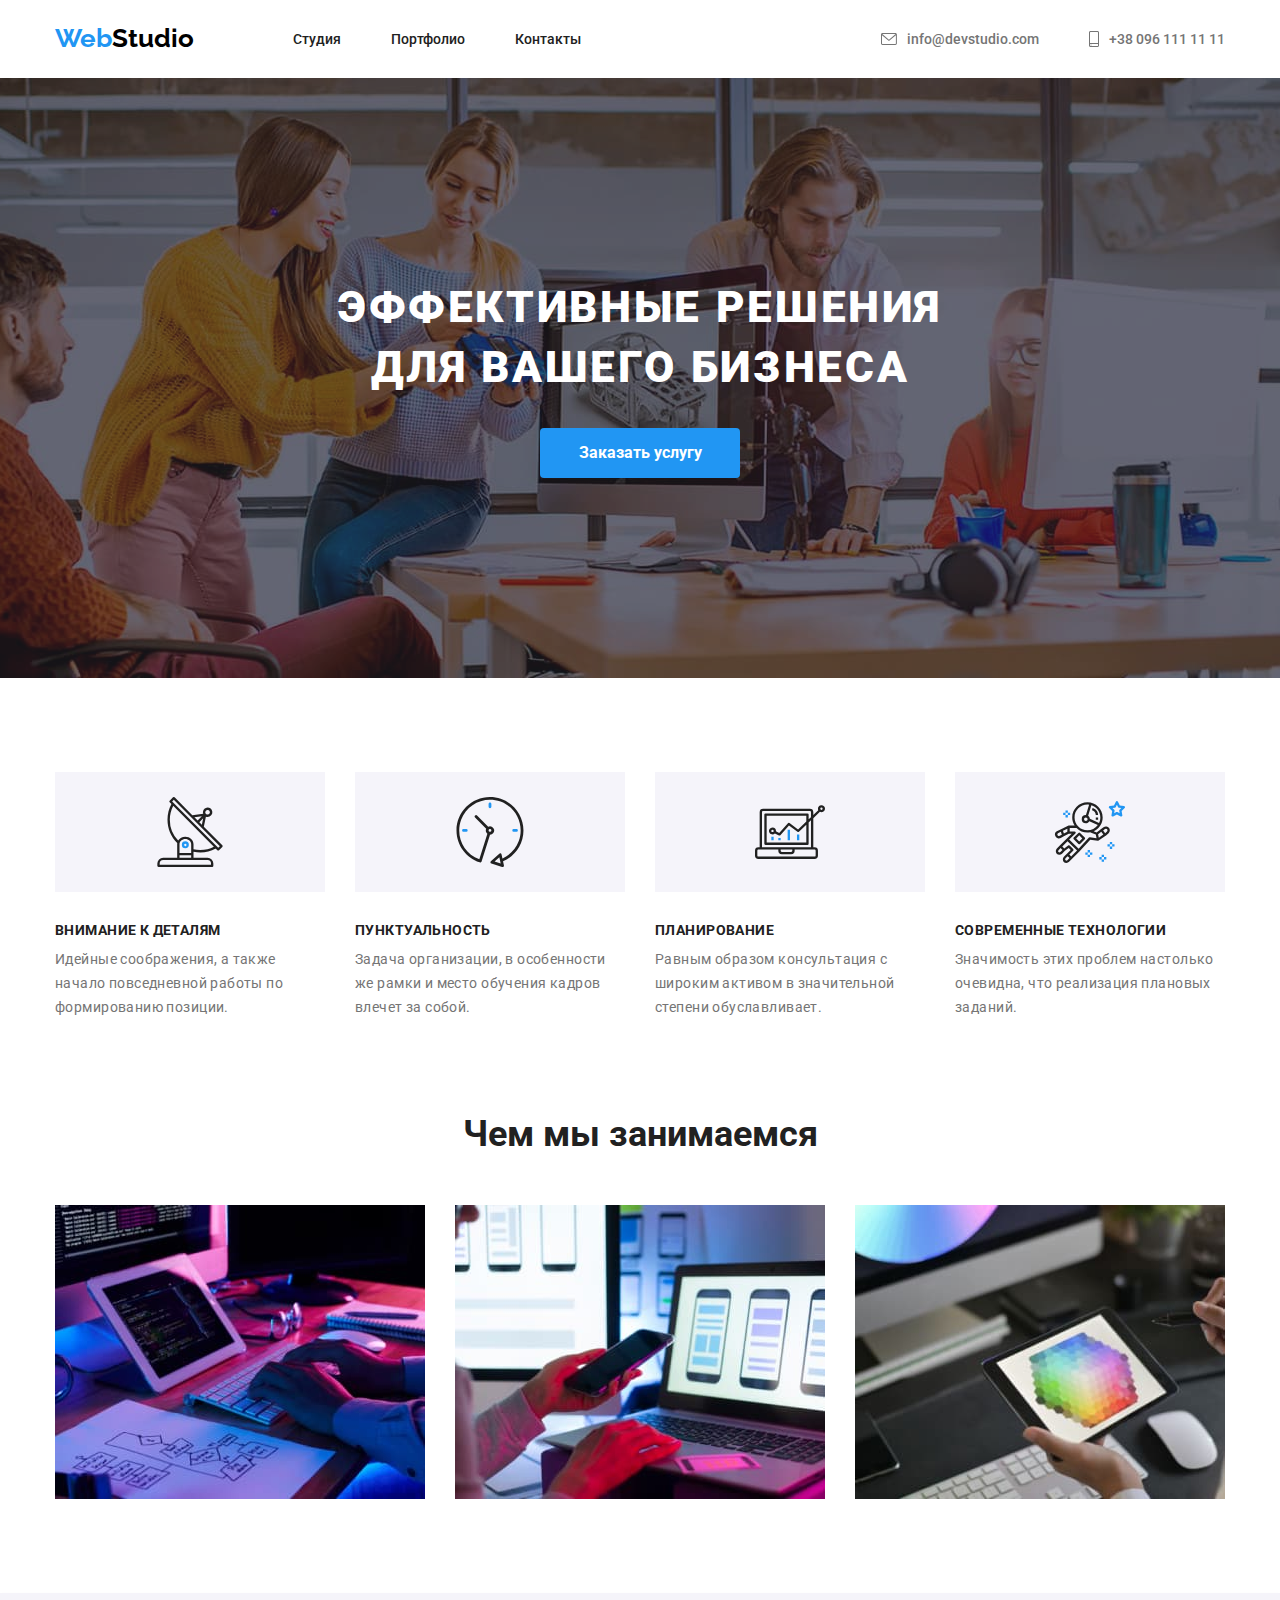
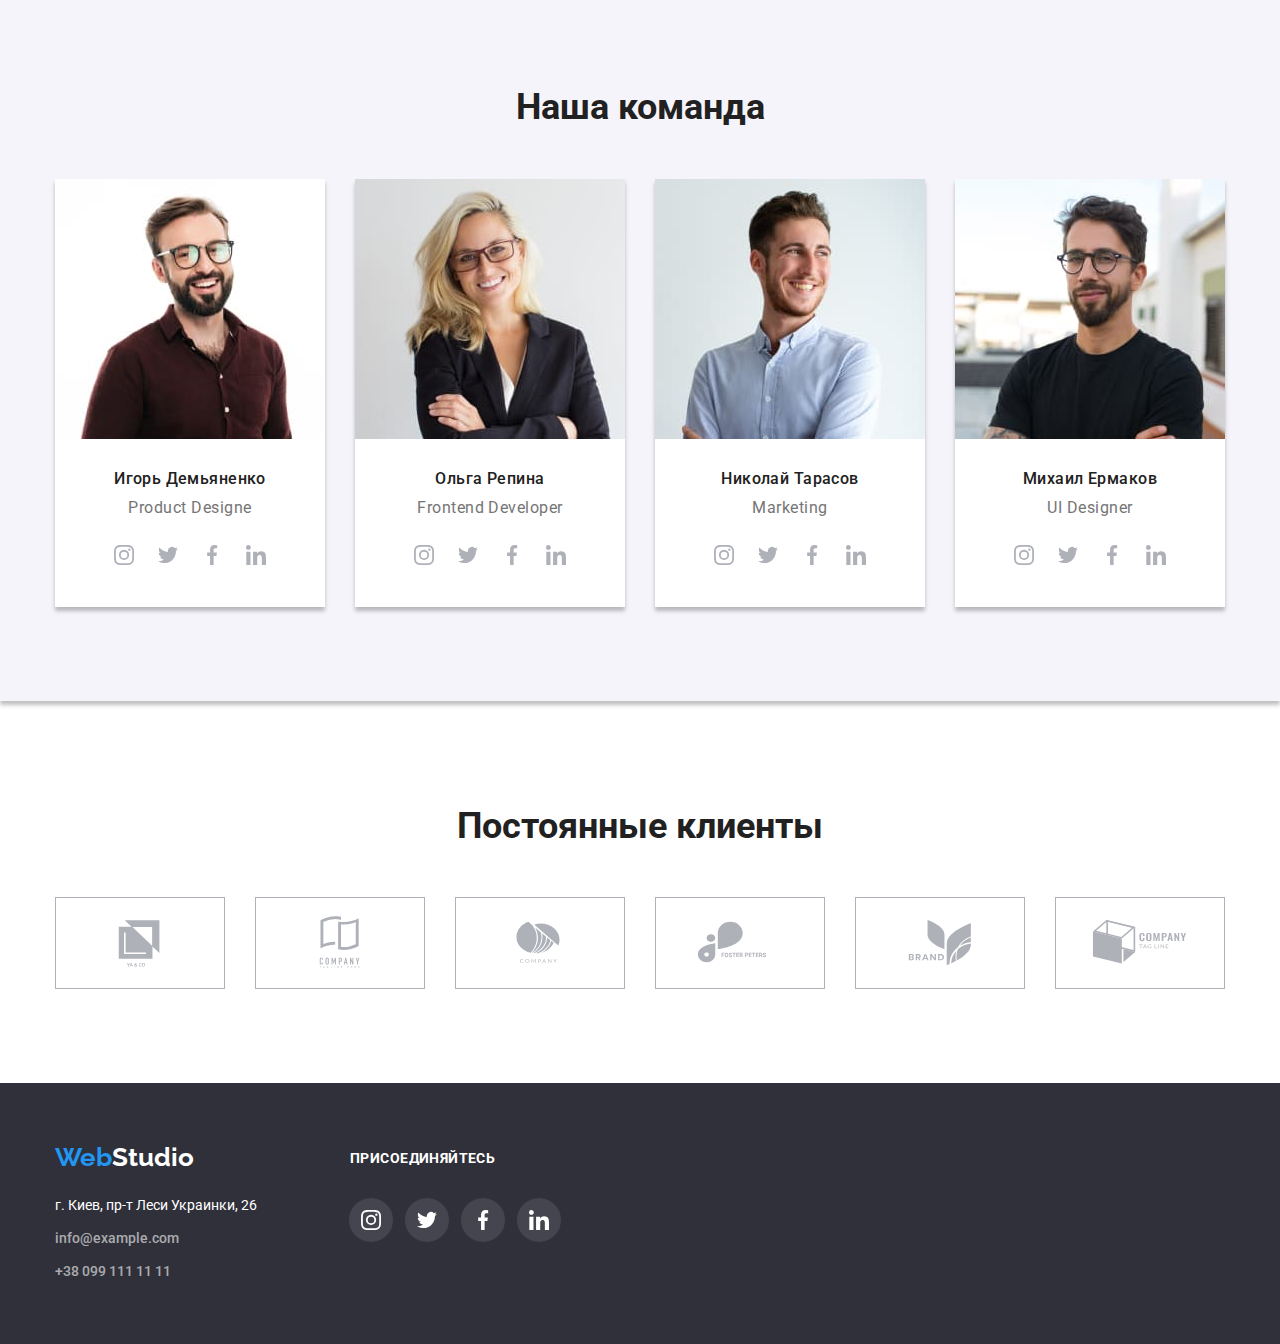
==== commit 54cbca1b: "change to css" ====
--- a/index.html
+++ b/index.html
@@ -43,7 +43,7 @@
           >
           <a href="tel:+380961111111" class="tel-link">
             <svg class="tel-icon">
-              <use href="./images/symbol-defs.svg#icon-smartphone"></use>
+              <use href="./images/symbol-defs.svg#icon-smartphone" class="smartfone"></use>
             </svg>
             +38 096 111 11 11</a
           >
@@ -54,9 +54,11 @@
     <main class="main">
       <!--section1-->
       <section class="hero">
-        <div class="hero-section">
-          <h1 class="hero-title">ЭФФЕКТИВНЫЕ РЕШЕНИЯ ДЛЯ ВАШЕГО БИЗНЕСА</h1>
-          <button type="button" class="hero-button">Заказать услугу</button>
+        <div class="overlay">
+          <div class="hero-section">
+            <h1 class="hero-title">ЭФФЕКТИВНЫЕ РЕШЕНИЯ ДЛЯ ВАШЕГО БИЗНЕСА</h1>
+            <button type="button" class="hero-button">Заказать услугу</button>
+          </div>
         </div>
       </section>
       <!--section2-->
@@ -131,29 +133,29 @@
                 <p>Product Designe</p>
 
                 <ul class="social-webs list">
-                  <li class="social-link">
-                    <a href="#">
+                  <li>
+                    <a href="#" class="social-link">
                       <svg class="links-icon">
                         <use href="./images/symbol-defs.svg#icon-instagram" class="icon"></use>
                       </svg>
                     </a>
                   </li>
-                  <li class="social-link">
-                    <a href="#">
+                  <li>
+                    <a href="#" class="social-link">
                       <svg class="links-icon">
                         <use href="./images/symbol-defs.svg#icon-twitter"></use>
                       </svg>
                     </a>
                   </li>
-                  <li class="social-link">
-                    <a href="#">
+                  <li>
+                    <a href="#" class="social-link">
                       <svg class="links-icon">
                         <use href="./images/symbol-defs.svg#icon-facebook"></use>
                       </svg>
                     </a>
                   </li>
-                  <li class="social-link">
-                    <a href="#">
+                  <li>
+                    <a href="#" class="social-link">
                       <svg class="links-icon">
                         <use href="./images/symbol-defs.svg#icon-linkedin" class="icon"></use>
                       </svg>
@@ -168,29 +170,29 @@
                 <h3>Ольга Репина</h3>
                 <p>Frontend Developer</p>
                 <ul class="social-webs list">
-                  <li class="social-link">
-                    <a href="#">
+                  <li>
+                    <a href="#" class="social-link">
                       <svg class="links-icon">
                         <use href="./images/symbol-defs.svg#icon-instagram" class="icon"></use>
                       </svg>
                     </a>
                   </li>
-                  <li class="social-link">
-                    <a href="#">
+                  <li>
+                    <a href="#" class="social-link">
                       <svg class="links-icon">
                         <use href="./images/symbol-defs.svg#icon-twitter"></use>
                       </svg>
                     </a>
                   </li>
-                  <li class="social-link">
-                    <a href="#">
+                  <li>
+                    <a href="#" class="social-link">
                       <svg class="links-icon">
                         <use href="./images/symbol-defs.svg#icon-facebook"></use>
                       </svg>
                     </a>
                   </li>
-                  <li class="social-link">
-                    <a href="#">
+                  <li>
+                    <a href="#" class="social-link">
                       <svg class="links-icon">
                         <use href="./images/symbol-defs.svg#icon-linkedin" class="icon"></use>
                       </svg>
@@ -205,29 +207,29 @@
                 <h3>Николай Тарасов</h3>
                 <p>Marketing</p>
                 <ul class="social-webs list">
-                  <li class="social-link">
-                    <a href="#">
+                  <li>
+                    <a href="#" class="social-link">
                       <svg class="links-icon">
                         <use href="./images/symbol-defs.svg#icon-instagram" class="icon"></use>
                       </svg>
                     </a>
                   </li>
-                  <li class="social-link">
-                    <a href="#">
+                  <li>
+                    <a href="#" class="social-link">
                       <svg class="links-icon">
                         <use href="./images/symbol-defs.svg#icon-twitter"></use>
                       </svg>
                     </a>
                   </li>
-                  <li class="social-link">
-                    <a href="#">
+                  <li>
+                    <a href="#" class="social-link">
                       <svg class="links-icon">
                         <use href="./images/symbol-defs.svg#icon-facebook"></use>
                       </svg>
                     </a>
                   </li>
-                  <li class="social-link">
-                    <a href="#">
+                  <li>
+                    <a href="#" class="social-link">
                       <svg class="links-icon">
                         <use href="./images/symbol-defs.svg#icon-linkedin" class="icon"></use>
                       </svg>
@@ -242,29 +244,29 @@
                 <h3>Михаил Ермаков</h3>
                 <p>UI Designer</p>
                 <ul class="social-webs list">
-                  <li class="social-link">
-                    <a href="#">
+                  <li>
+                    <a href="#" class="social-link">
                       <svg class="links-icon">
                         <use href="./images/symbol-defs.svg#icon-instagram" class="icon"></use>
                       </svg>
                     </a>
                   </li>
-                  <li class="social-link">
-                    <a href="#">
+                  <li>
+                    <a href="#" class="social-link">
                       <svg class="links-icon">
                         <use href="./images/symbol-defs.svg#icon-twitter"></use>
                       </svg>
                     </a>
                   </li>
-                  <li class="social-link">
-                    <a href="#">
+                  <li>
+                    <a href="#" class="social-link">
                       <svg class="links-icon">
                         <use href="./images/symbol-defs.svg#icon-facebook"></use>
                       </svg>
                     </a>
                   </li>
-                  <li class="social-link">
-                    <a href="#">
+                  <li>
+                    <a href="#" class="social-link">
                       <svg class="links-icon">
                         <use href="./images/symbol-defs.svg#icon-linkedin" class="icon"></use>
                       </svg>
@@ -337,26 +339,26 @@
 
         <div class="footer-social">
           <ul class="footerlink-list list">
-            <li class="footerlink-item">
-              <a href="#"
+            <li>
+              <a href="#" class="footerlink-item"
                 ><svg class="footer-icon">
                   <use href="./images/symbol-defs.svg#icon-instagram"></use></svg
               ></a>
             </li>
-            <li class="footerlink-item">
-              <a href="#"
+            <li>
+              <a href="#" class="footerlink-item"
                 ><svg class="footer-icon">
                   <use href="./images/symbol-defs.svg#icon-twitter"></use></svg
               ></a>
             </li>
-            <li class="footerlink-item">
-              <a href="#"
+            <li>
+              <a href="#" class="footerlink-item"
                 ><svg class="footer-icon">
                   <use href="./images/symbol-defs.svg#icon-facebook"></use></svg
               ></a>
             </li>
-            <li class="footerlink-item">
-              <a href="#"
+            <li>
+              <a href="#" class="footerlink-item"
                 ><svg class="footer-icon">
                   <use href="./images/symbol-defs.svg#icon-linkedin"></use></svg
               ></a>
--- a/css/styles.css
+++ b/css/styles.css
@@ -65,17 +65,12 @@
     font-size: 36px;
     text-align: center;
    }
-    /* .container {
-    outline: 1px solid  tomato;
-    }  */
-   
+    /* index */
+
    header {
-    padding: 32px 0;
-   }
-   .portfolio {
-    padding: 32px 0;
-    border-bottom: 1px solid #ececec;
-   }
+    padding: 24px 0;
+   }
+   
    
    .page-header {
     display: flex;
@@ -83,30 +78,17 @@
     margin: 0 auto;
     padding: 0 15px;
    }
-   .page-header-portfolio {
-    display: flex;
-    width: 1200px;
-    margin: 0 auto;
-    padding: 0 15px;
-    
-   }
+   
      
    /*nav*/
    .nav-container {
     display: flex;
     justify-content: space-between;
     align-items: center;
-    
-    
-   }
-   .nav-container-portfolio {
-    display: flex;
-    justify-content: space-between;
-    align-items: center;
-    
-     
-   }
-    /*logo*/
+       
+   }
+     /*logo*/
+
     .headerlink {
     display: flex;
     width: 145px;
@@ -117,17 +99,7 @@
     color: #000;
     text-decoration: none;
     }
-    .headerlink-portfolio {
-        display: flex;
-        width: 145px;
-        font-family: var(--font-family-logo);
-        font-size: 26px;
-        font-weight: 700;
-        line-height: var(--primary-line-height);
-        color: #000;
-        text-decoration: none;
-        }
-    
+        
     .logotype {
     display: flex;
     color: var(--color-accent);
@@ -138,8 +110,6 @@
     margin-left: 93px;
     padding: 0;
 }
-
-
 .navlist-item:not(:last-child) {
     margin-right: 50px;
 
@@ -153,33 +123,20 @@
     color: var(--primary-text-color);
     text-decoration: none; 
    }
-   .nav-link:active,
-   .nav-link:hover,
-   .nav-link:focus {
+  .nav-link:hover,
+  .nav-link:focus,
+  .nav-link:active {
    color: var(--color-accent);
-   
-   }
+   }
+  
    .header-contacts {
     display: flex;
    justify-content: center;
    align-items: center;
    margin-left: auto;
    }
-   .header-contacts-portfolio {
-    display: flex;
-   justify-content: center;
-   align-items: center;
-   margin-left: auto;
-   }
-    
-    
-   .mail-icon {
-    width: 16px;
-    height: 12px;
-    margin-right: 10px;
-    fill: #757575;
-   }
-   
+     
+     
    .mail-link {
     display: flex;
     justify-content: center;
@@ -191,16 +148,43 @@
     line-height: var(--primary-line-height);
     color: #757575;
     text-decoration: none;
-   }
-   .mail-icon:hover,
-   .mail-icon:active,
-   .mail-icon:focus {
-   fill: #2196f3;
-   }
+   }  
+   
    .mail-link:hover,
    .mail-link:active,
    .mail-link:focus {
    color: var(--color-accent)
+   }
+   .mail-icon {
+       display: flex;
+       width: 16px;
+       height: 12px;
+       margin-right: 10px;
+       fill: #757575;
+       overflow: visible;
+   }
+
+   .mail-icon:hover,
+   .mail-icon:focus,
+   .mail-icon:active {
+       fill: #2196f3;
+   }
+   .tel-link {
+       display: flex;
+       justify-content: center;
+       align-items: center;
+       font-family: var(--font-family-primary);
+       font-size: 14px;
+       font-weight: 500;
+       line-height: var(--primary-line-height);
+       color: #757575;
+       text-decoration: none;
+   }
+
+   .tel-link:hover,
+   .tel-link:active,
+   .tel-link:focus {
+       color: var(--color-accent)
    }
    .tel-icon{
     width: 10px;
@@ -208,28 +192,13 @@
     margin-right: 10px;
     fill: #757575;
    }
-   .tel-icon:hover,
-   .tel-icon:active,
-   .tel-icon:focus {
+   .tel-link .tel-icon:hover,
+   .tel-link .tel-icon:active,
+   .tel-link .tel-icon:focus {
     fill: #2196f3;
    }
 
 
-   .tel-link {
-    display: flex;
-    justify-content: center;
-    align-items: center;
-    font-family: var(--font-family-primary);
-    font-size: 14px;
-    font-weight: 500;
-    line-height: var(--primary-line-height);
-    color: #757575;
-    text-decoration: none;
-   }
-   .tel-link:hover,
-   .tel-link:focus {
-    color: var(--color-accent)
-   }
 
 /* Hero */
    .hero {
@@ -242,7 +211,18 @@
     padding-top: 200px;
     padding-bottom: 200px;
     margin: 0 auto;
-   }
+    position: relative;
+   }
+.overlay {
+    position: absolute;
+    top: 0;
+    left: 0;
+    width: 100%;
+   height: 100%;
+    padding: 200px 0;
+    background-color: rgba(47, 48, 58, 0.4);
+}
+
    .hero-section {
     width: 1200px;
     padding: 0 252px;
@@ -250,6 +230,7 @@
     margin: 0 auto;
      
    }
+   
    .hero-title {
     margin: 0;
     width: 696px;
@@ -462,16 +443,27 @@
     border-radius: 50%;
     background-color: var(--backgroundcolor-primary);
   }
+  .social-link>a {
+    display: flex;
+    align-items: center;
+  }
+
   .social-link:not(:last-child) {
     margin-right: 5px;
   }
   .social-link:not(:first-child) {
   margin-left: 5px;
   }
-  .social-link:hover,
-  .social-link:active,
+  .social-link:hover  {
+     background-color: var(--color-accent);
+     border-color: var(--color-accent);
+ }
+  .social-link:active  {
+     background-color: var(--color-accent);
+ }
   .social-link:focus {
     background-color: var(--color-accent);
+    border-color: var(--color-accent);
   }
   
 
@@ -481,11 +473,15 @@
     fill: var(--icon-primary-color);
 
 }
-.links-icon:hover,
-.links-icon:active,
+.links-icon:hover {
+        fill: var(--backgroundcolor-primary);
+    }
+.links-icon:active {
+        fill: var(--backgroundcolor-primary);
+    }
 .links-icon:focus {
- fill: var(--backgroundcolor-primary);
-}
+        fill: var(--backgroundcolor-primary);
+    }
 /* clients */
 
 .clients {
@@ -516,32 +512,49 @@
 display: block;
 }
 
-.clients-item {
-width: 170px;
-height: 92px;
-border: 1px solid;
-border-color: var(--icon-primary-color);
-padding: 16px 31px;
-}
+    
+
+
 .clients-item:not(:last-child) {
 margin-right: 30px;
 }
 .client-links {
-    display: block;
-    margin: 0 auto;
-}
+    display: flex;
+    justify-content: center;
+    align-items: center;
+    width: 170px;
+    height: 92px;
+    border: 1px solid;
+    border-color: var(--icon-primary-color);
+    }
+.client-links:hover {
+border-color: var(--color-accent);
+fill: var(--color-accent);
+}
+
+
 
 .brands-logotype {
+display: inherit;
  width: 106px;
  height: 60px;   
 margin: 0 auto;
 fill: var(--icon-primary-color);
 }
-.brands-logotype:hover,
-.brands-logotype:active,
-.brands-logotype:focus {
+.brands-logotype:hover {
+        fill: var(--color-accent);
+        border-color: var(--color-accent);
+    }
+.brands-logotype:active {
+        fill: var(--color-accent);
+    }
+a .brands-logotype:focus {
     fill: var(--color-accent);
 }
+.logotypes:focus {
+fill: var(--color-accent);
+}
+
 
 /* footer */
 
@@ -606,11 +619,17 @@
 background-color: rgba(255, 255, 255, 0.1);
 
 }
-.footerlink-item:hover,
-.footerlink-item:active,
+.footerlink-item:hover {
+background-color: var(--color-accent);
+cursor: pointer;
+}
+.footerlink-item:active {
+background-color: var(--color-accent);
+
+}
 .footerlink-item:focus {
 background-color: var(--color-accent);
-cursor: pointer;
+
 }
 .footer-icon {
 margin: 0 auto;
@@ -687,6 +706,39 @@
     color: var(--color-accent)
 }
 /* Portfolio */
+
+.portfolio {
+    padding: 24px 0;
+    border-bottom: 1px solid #ececec;
+}
+.page-header-portfolio {
+    display: flex;
+    width: 1200px;
+    margin: 0 auto;
+    padding: 0 15px;
+}
+.nav-container-portfolio {
+    display: flex;
+    justify-content: space-between;
+    align-items: center;
+}
+.headerlink-portfolio {
+    display: flex;
+    width: 145px;
+    font-family: var(--font-family-logo);
+    font-size: 26px;
+    font-weight: 700;
+    line-height: var(--primary-line-height);
+    color: #000;
+    text-decoration: none;
+}
+.header-contacts-portfolio {
+    display: flex;
+    justify-content: center;
+    align-items: center;
+    margin-left: auto;
+}
+
 .works {
     padding-top: 94px;
     padding-bottom: 94px;
@@ -701,13 +753,17 @@
 margin: 0 auto;
 
 }
-
-
-
+/* example list */
 .example-list {
+    display: flex;
+    flex-wrap: wrap;
+    margin-top: 0;
+    padding: 0;
     list-style: none;
     margin-bottom: 0;
-}
+
+}
+
 .example-items {
 width: 368px;
 margin-right: 30px;
@@ -732,36 +788,31 @@
 padding: 20px 24px;   
 
 }
-
-.examples h3 {
-font-weight: 700;    
-font-size: 18px;  
-line-height: 2;
-letter-spacing: 0.06em;
-margin-top: 0;
-margin-bottom: 4px;
-}
+.item-title h3{
+    margin-bottom: 4px;
+    font-weight: 700;
+    font-size: 18px;
+    line-height: 2;
+    letter-spacing: 0.06em;
+ margin-top: 0;
+}
+.item-title p {
+margin: 0;
+color: #757575;
+font-size: 16px;
+line-height: 1.88;
+letter-spacing: 0.03em;
+}
+
+
 .contacts p {
     margin-top: 0;
     margin-right: 0;
     margin-bottom: 9px;
     margin-left: 0;
 }
-.example-items p {
-margin: 0;
-
-    color: #757575;
-    font-size: 16px;
-    line-height: 1.88;
-    letter-spacing: 0.03em;
-}
-.example-list {
-    display: flex;
-    flex-wrap: wrap;
-    margin-top:  0;
-    padding: 0;
-   
-}
+
+
 /*button*/
 /* button::-moz-focus-inner {
 
@@ -808,6 +859,11 @@
     background-color: var(--color-accent);
 }
 
+
+.navbutton:focus {
+    color: var(--accent-text-color);
+    background-color: var(--color-accent);
+}
 .navbutton:hover {
     color: var(--accent-text-color);
     background-color: var(--color-accent);
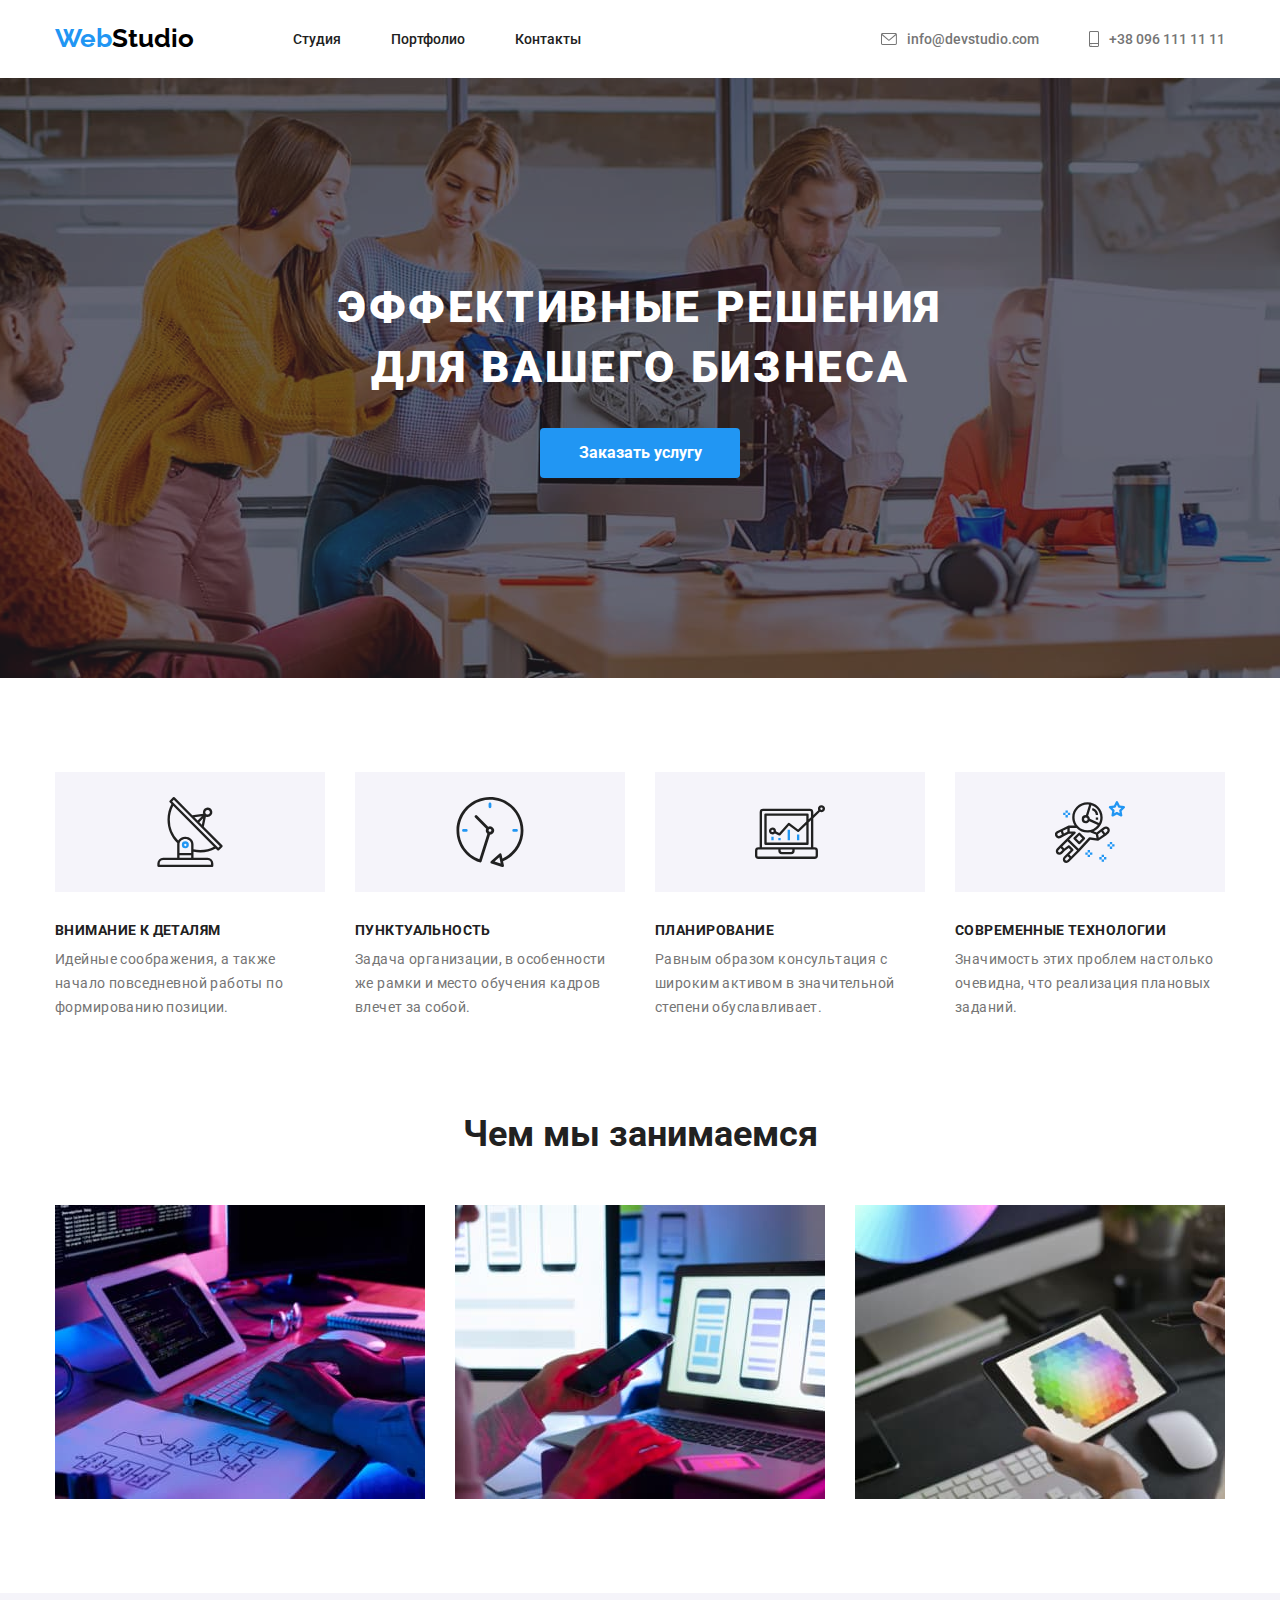
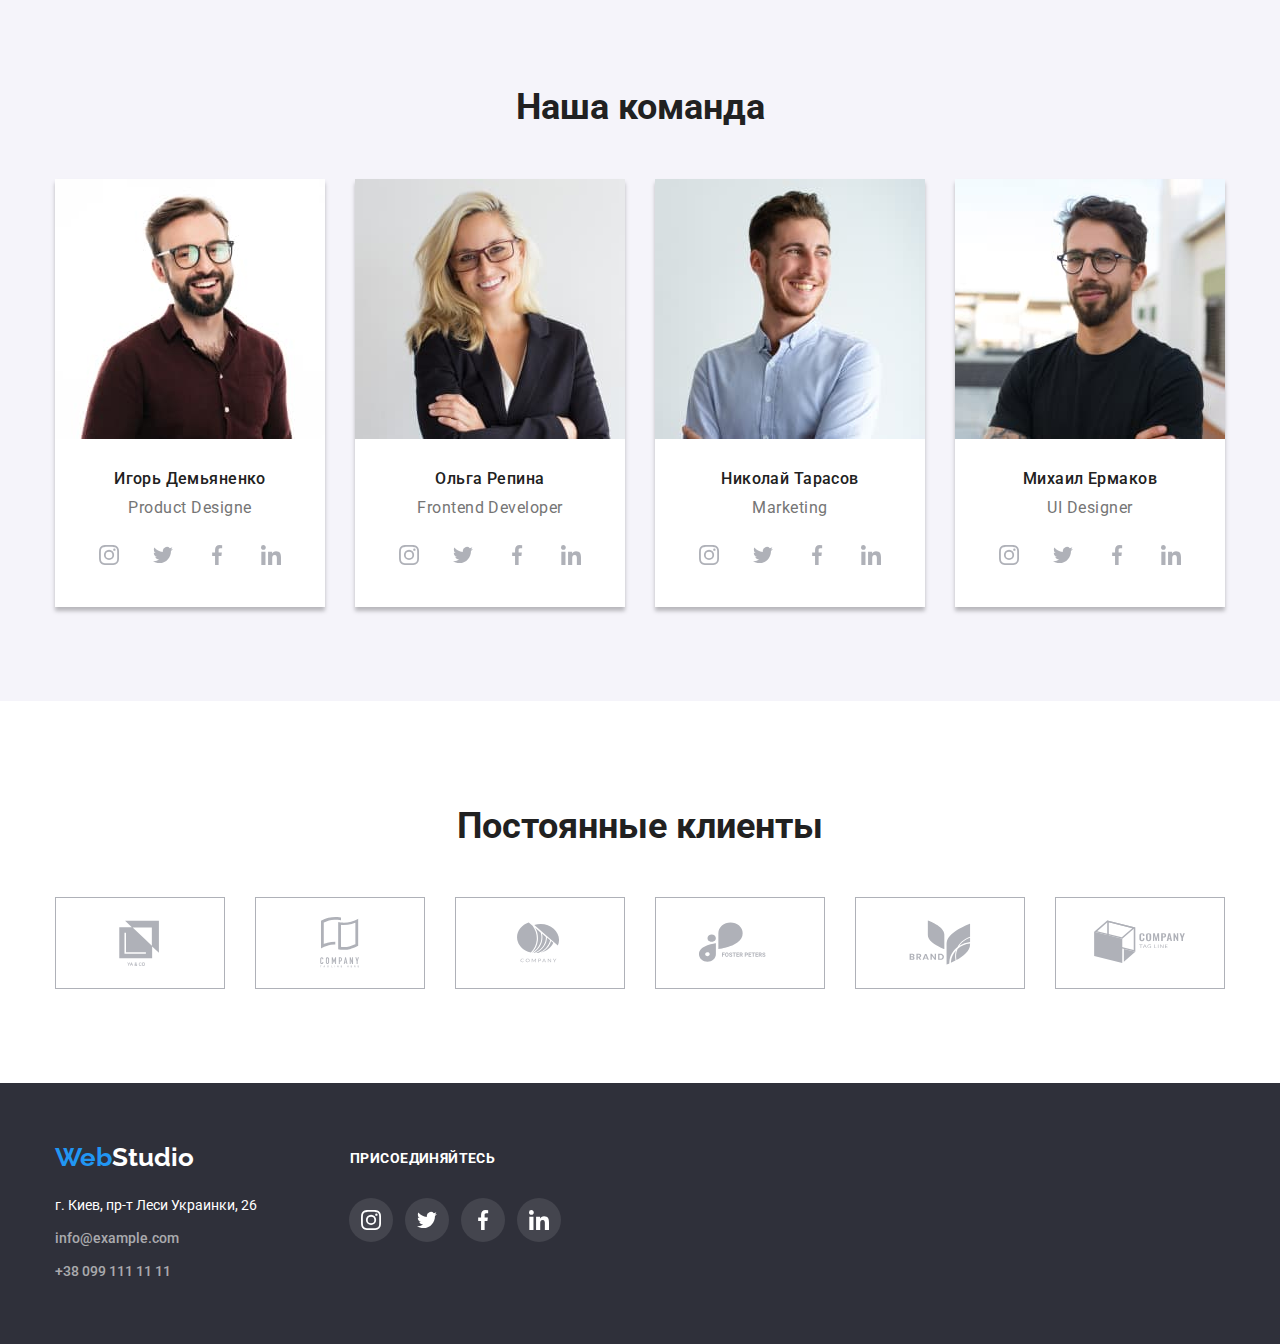
==== commit afc94b19: "css" ====
--- a/index.html
+++ b/index.html
@@ -37,7 +37,7 @@
         </nav>
         <div class="header-contacts">
           <a href="mailto:info@devstudio.com" class="mail-link">
-            <svg class="mail-icon">
+            <svg class="mail-icon" width="16" heith="12" aria-hidden="true">
               <use href="./images/symbol-defs.svg#icon-envelope"></use></svg
             >info@devstudio.com</a
           >
@@ -66,36 +66,44 @@
         <div class="features-container">
           <ul class="features-list">
             <li class="featureslist-item">
-              <svg class="features-icon">
-                <use href="./images/symbol-defs.svg#icon-antenna" class="antenna"></use>
-              </svg>
+              <div class="feature-image">
+                <svg class="features-icon">
+                  <use href="./images/symbol-defs.svg#icon-antenna" class="antenna"></use>
+                </svg>
+              </div>
               <h3>Внимание к деталям</h3>
               <p class="features-text">
                 Идейные соображения, а также начало повседневной работы по формированию позиции.
               </p>
             </li>
             <li class="featureslist-item">
-              <svg class="features-icon">
-                <use href="./images/symbol-defs.svg#icon-clock" class="clock"></use>
-              </svg>
+              <div class="feature-image">
+                <svg class="features-icon">
+                  <use href="./images/symbol-defs.svg#icon-clock" class="clock"></use>
+                </svg>
+              </div>
               <h3>Пунктуальность</h3>
               <p class="features-text">
                 Задача организации, в особенности же рамки и место обучения кадров влечет за собой.
               </p>
             </li>
             <li class="featureslist-item">
-              <svg class="features-icon">
-                <use href="./images/symbol-defs.svg#icon-diagram" class="diagram"></use>
-              </svg>
+              <div class="feature-image">
+                <svg class="features-icon">
+                  <use href="./images/symbol-defs.svg#icon-diagram" class="diagram"></use>
+                </svg>
+              </div>
               <h3>Планирование</h3>
               <p class="features-text">
                 Равным образом консультация с широким активом в значительной степени обуславливает.
               </p>
             </li>
             <li class="featureslist-item">
-              <svg class="features-icon">
-                <use href="./images/symbol-defs.svg#icon-astronaut" class="astronaut"></use>
-              </svg>
+              <div class="feature-image">
+                <svg class="features-icon">
+                  <use href="./images/symbol-defs.svg#icon-astronaut" class="astronaut"></use>
+                </svg>
+              </div>
               <h3>Современные технологии</h3>
               <p class="features-text">
                 Значимость этих проблем настолько очевидна, что реализация плановых заданий.
--- a/css/styles.css
+++ b/css/styles.css
@@ -153,22 +153,21 @@
    .mail-link:hover,
    .mail-link:active,
    .mail-link:focus {
-   color: var(--color-accent)
+   color: var(--color-accent);
    }
    .mail-icon {
-       display: flex;
+       display: inline;
        width: 16px;
        height: 12px;
        margin-right: 10px;
        fill: #757575;
-       overflow: visible;
-   }
-
-   .mail-icon:hover,
-   .mail-icon:focus,
-   .mail-icon:active {
-       fill: #2196f3;
-   }
+          }
+
+   .mail-link .mail-icon:hover,
+   .mail-link .mail-icon:focus{
+        fill:var(--color-accent);
+    }
+        
    .tel-link {
        display: flex;
        justify-content: center;
@@ -300,19 +299,17 @@
     width: 270px;
     
    }
-   .features-icon {
-    display: block;
+   .feature-image {
+    display: flex;
+    flex-direction: column;
+    justify-content: center;
+    align-items: center;
     width: 270px;
     height: 120px;
     background-color: var(--button-color);
-    padding-top: 25px;
-    padding-bottom: 25px;
-    margin-bottom: 30px;
-   }
-   .antenna,
-   .clock,
-   .diagram,
-   .astronaut {
+     margin-bottom: 30px;
+   }
+   .features-icon {
     width: 70px;
     height: 70px;
    }
@@ -359,7 +356,7 @@
     padding-top: 94px;
     padding-bottom: 94px;
     background-color: #f5f4fa;
-    box-shadow: 0 4px 4px rgba(0, 0, 0, 0.25);
+   
    }
    .team-container {
   display: flex;
@@ -425,7 +422,7 @@
 }
 .social-webs {
 display: flex;
-justify-content: center;
+justify-content: space-between;
 align-items: center;
 border-radius: 50%; 
 width: 206px;  
@@ -437,23 +434,16 @@
     display: flex;
     justify-content: center;
     align-items: center;
+    width: 44px;
+    height: 44px;
     margin-top: 0;
     margin-bottom: 0;
-    padding: 12px;
     border-radius: 50%;
     background-color: var(--backgroundcolor-primary);
   }
-  .social-link>a {
-    display: flex;
-    align-items: center;
-  }
-
-  .social-link:not(:last-child) {
-    margin-right: 5px;
-  }
-  .social-link:not(:first-child) {
-  margin-left: 5px;
-  }
+  
+
+  
   .social-link:hover  {
      background-color: var(--color-accent);
      border-color: var(--color-accent);
@@ -468,8 +458,9 @@
   
 
 .links-icon {
-    width: 20px;
-    height: 20px;
+    width: 100%;
+    height: 100%;
+    padding: 12px 12px;
     fill: var(--icon-primary-color);
 
 }
@@ -524,35 +515,39 @@
     align-items: center;
     width: 170px;
     height: 92px;
-    border: 1px solid;
-    border-color: var(--icon-primary-color);
+    
+    
     }
 .client-links:hover {
 border-color: var(--color-accent);
 fill: var(--color-accent);
 }
+.client-links:focus {
+    border-color: var(--color-accent);
+    fill: var(--color-accent);
+}
+.client-links:active {
+    border-color: var(--color-accent);
+    fill: var(--color-accent);
+}
 
 
 
 .brands-logotype {
-display: inherit;
- width: 106px;
- height: 60px;   
+display: flex;
+ width: 100%;
+ height: 100%;   
 margin: 0 auto;
+padding: 16px;
+border: 1px solid;
+border-color: var(--icon-primary-color);
 fill: var(--icon-primary-color);
 }
-.brands-logotype:hover {
-        fill: var(--color-accent);
-        border-color: var(--color-accent);
-    }
-.brands-logotype:active {
-        fill: var(--color-accent);
-    }
-a .brands-logotype:focus {
-    fill: var(--color-accent);
-}
+.brands-logotype:hover,
+.brands-logotype:active,
 .logotypes:focus {
 fill: var(--color-accent);
+border-color: var(--color-accent);
 }
 
 
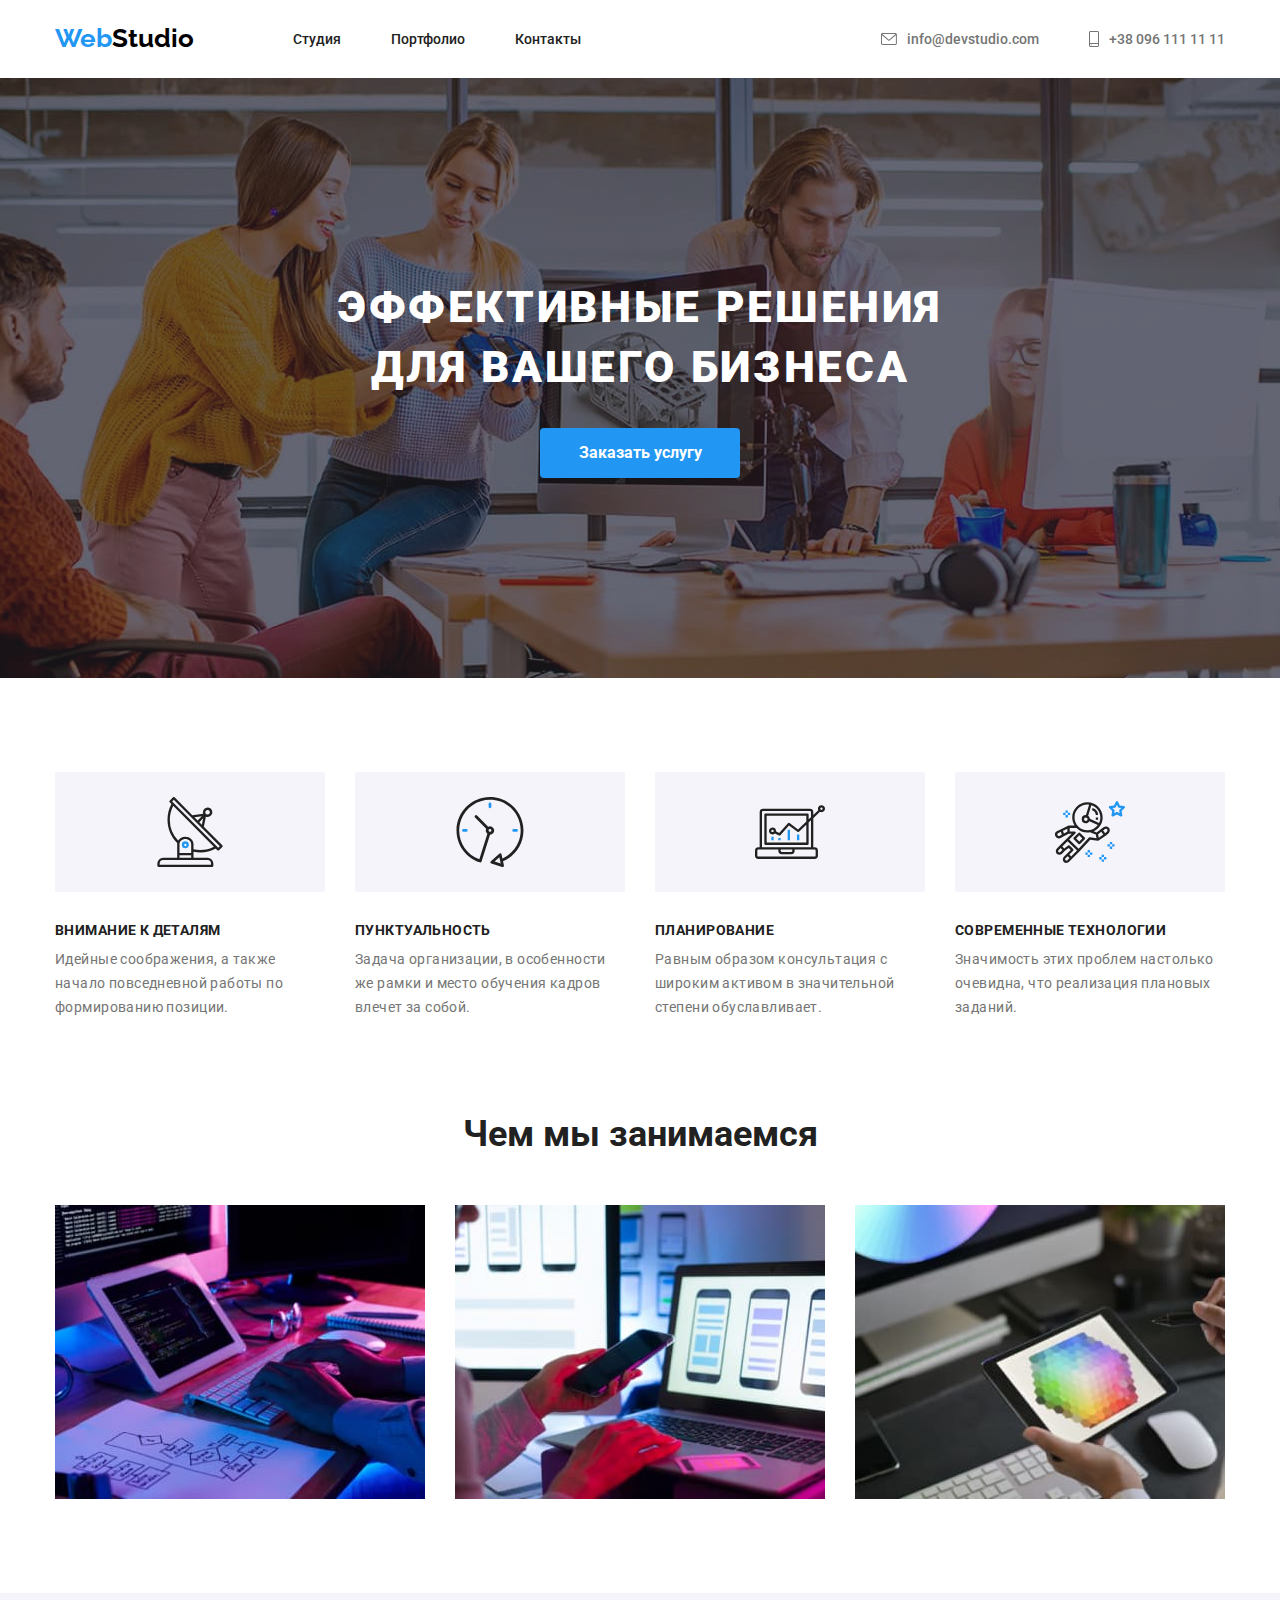
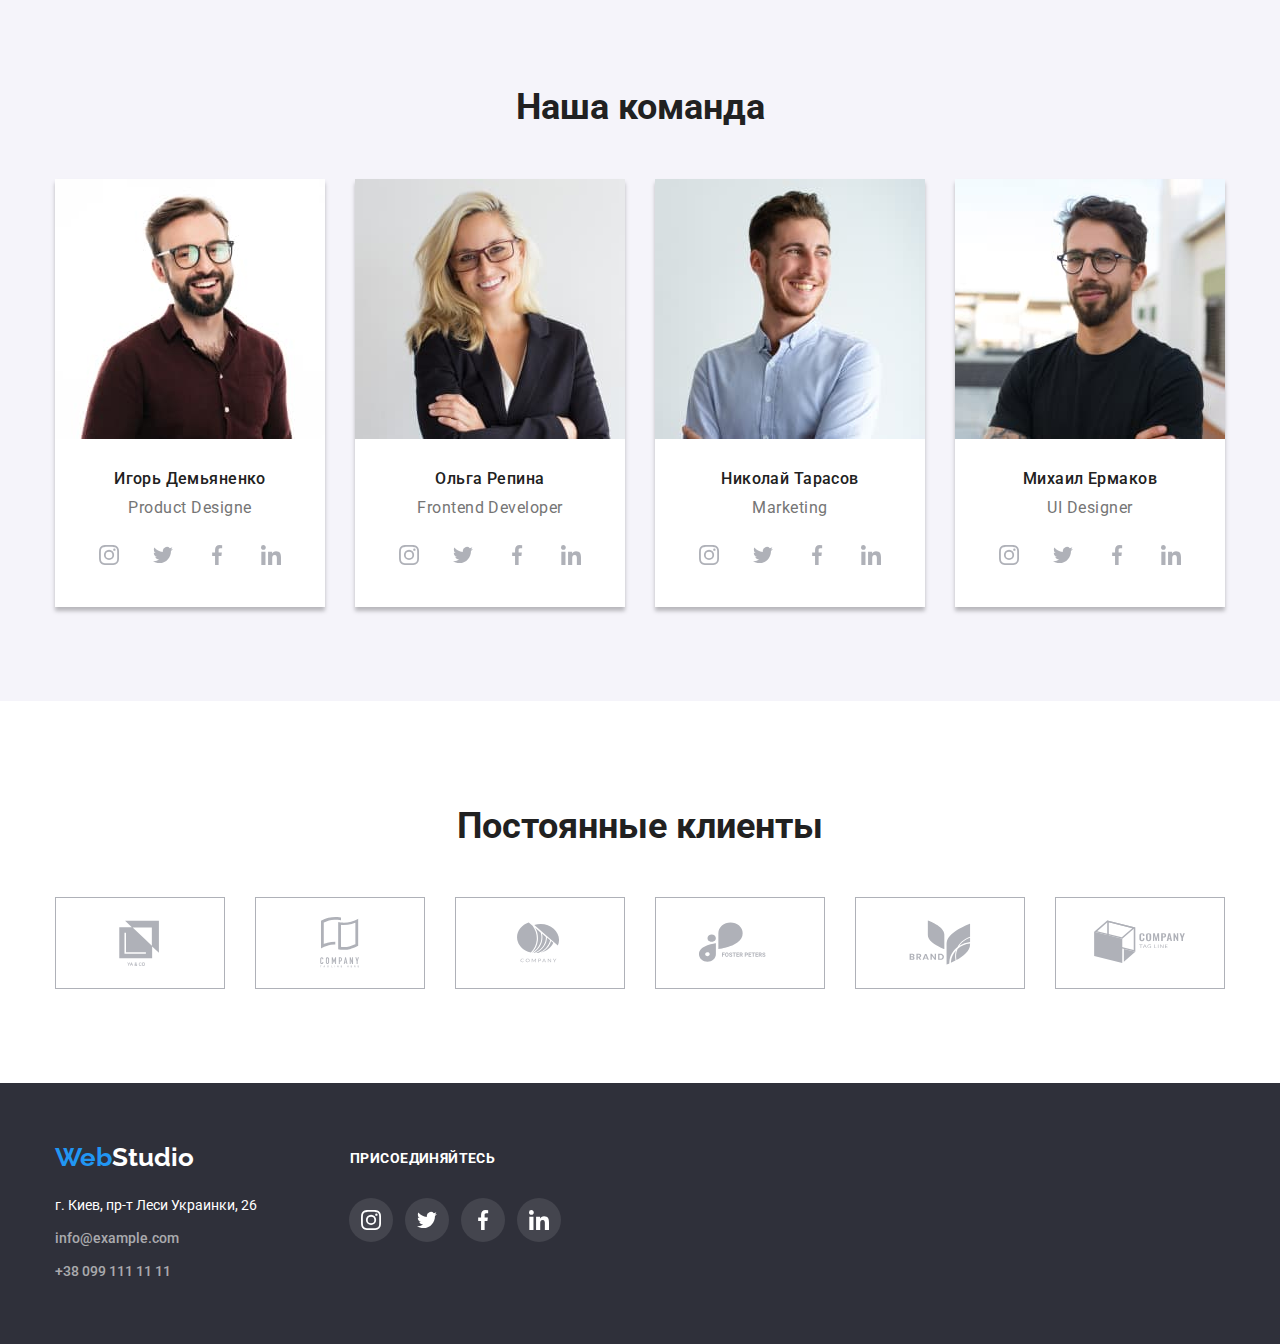
==== commit d97cf1e2: "change to css" ====
--- a/index.html
+++ b/index.html
@@ -38,7 +38,7 @@
         <div class="header-contacts">
           <a href="mailto:info@devstudio.com" class="mail-link">
             <svg class="mail-icon" width="16" heith="12" aria-hidden="true">
-              <use href="./images/symbol-defs.svg#icon-envelope"></use></svg
+              <use href="./images/icon-sprite.svg#icon-envelope"></use></svg
             >info@devstudio.com</a
           >
           <a href="tel:+380961111111" class="tel-link">
--- a/css/styles.css
+++ b/css/styles.css
@@ -156,15 +156,16 @@
    color: var(--color-accent);
    }
    .mail-icon {
-       display: inline;
        width: 16px;
        height: 12px;
        margin-right: 10px;
        fill: #757575;
           }
 
-   .mail-link .mail-icon:hover,
-   .mail-link .mail-icon:focus{
+   .mail-link:hover .mail-icon{
+        fill: var(--color-accent);
+    }
+   .mail-link:focus .mail-icon{
         fill:var(--color-accent);
     }
         
@@ -183,7 +184,7 @@
    .tel-link:hover,
    .tel-link:active,
    .tel-link:focus {
-       color: var(--color-accent)
+    color: var(--color-accent)
    }
    .tel-icon{
     width: 10px;
@@ -191,10 +192,14 @@
     margin-right: 10px;
     fill: #757575;
    }
-   .tel-link .tel-icon:hover,
-   .tel-link .tel-icon:active,
-   .tel-link .tel-icon:focus {
-    fill: #2196f3;
+   .tel-link:hover .tel-icon {
+        fill: var(--color-accent);
+    }
+   .tel-link:active .tel-icon {
+        fill: var(--color-accent);
+    }
+   .tel-link:focus .tel-icon {
+    fill:var(--color-accent);
    }
 
 
@@ -543,9 +548,12 @@
 border-color: var(--icon-primary-color);
 fill: var(--icon-primary-color);
 }
-.brands-logotype:hover,
-.brands-logotype:active,
-.logotypes:focus {
+.client-links:hover .brands-logotype  {
+     fill: var(--color-accent);
+    border-color: var(--color-accent);
+}
+
+.client-links:focus .logotypes {
 fill: var(--color-accent);
 border-color: var(--color-accent);
 }
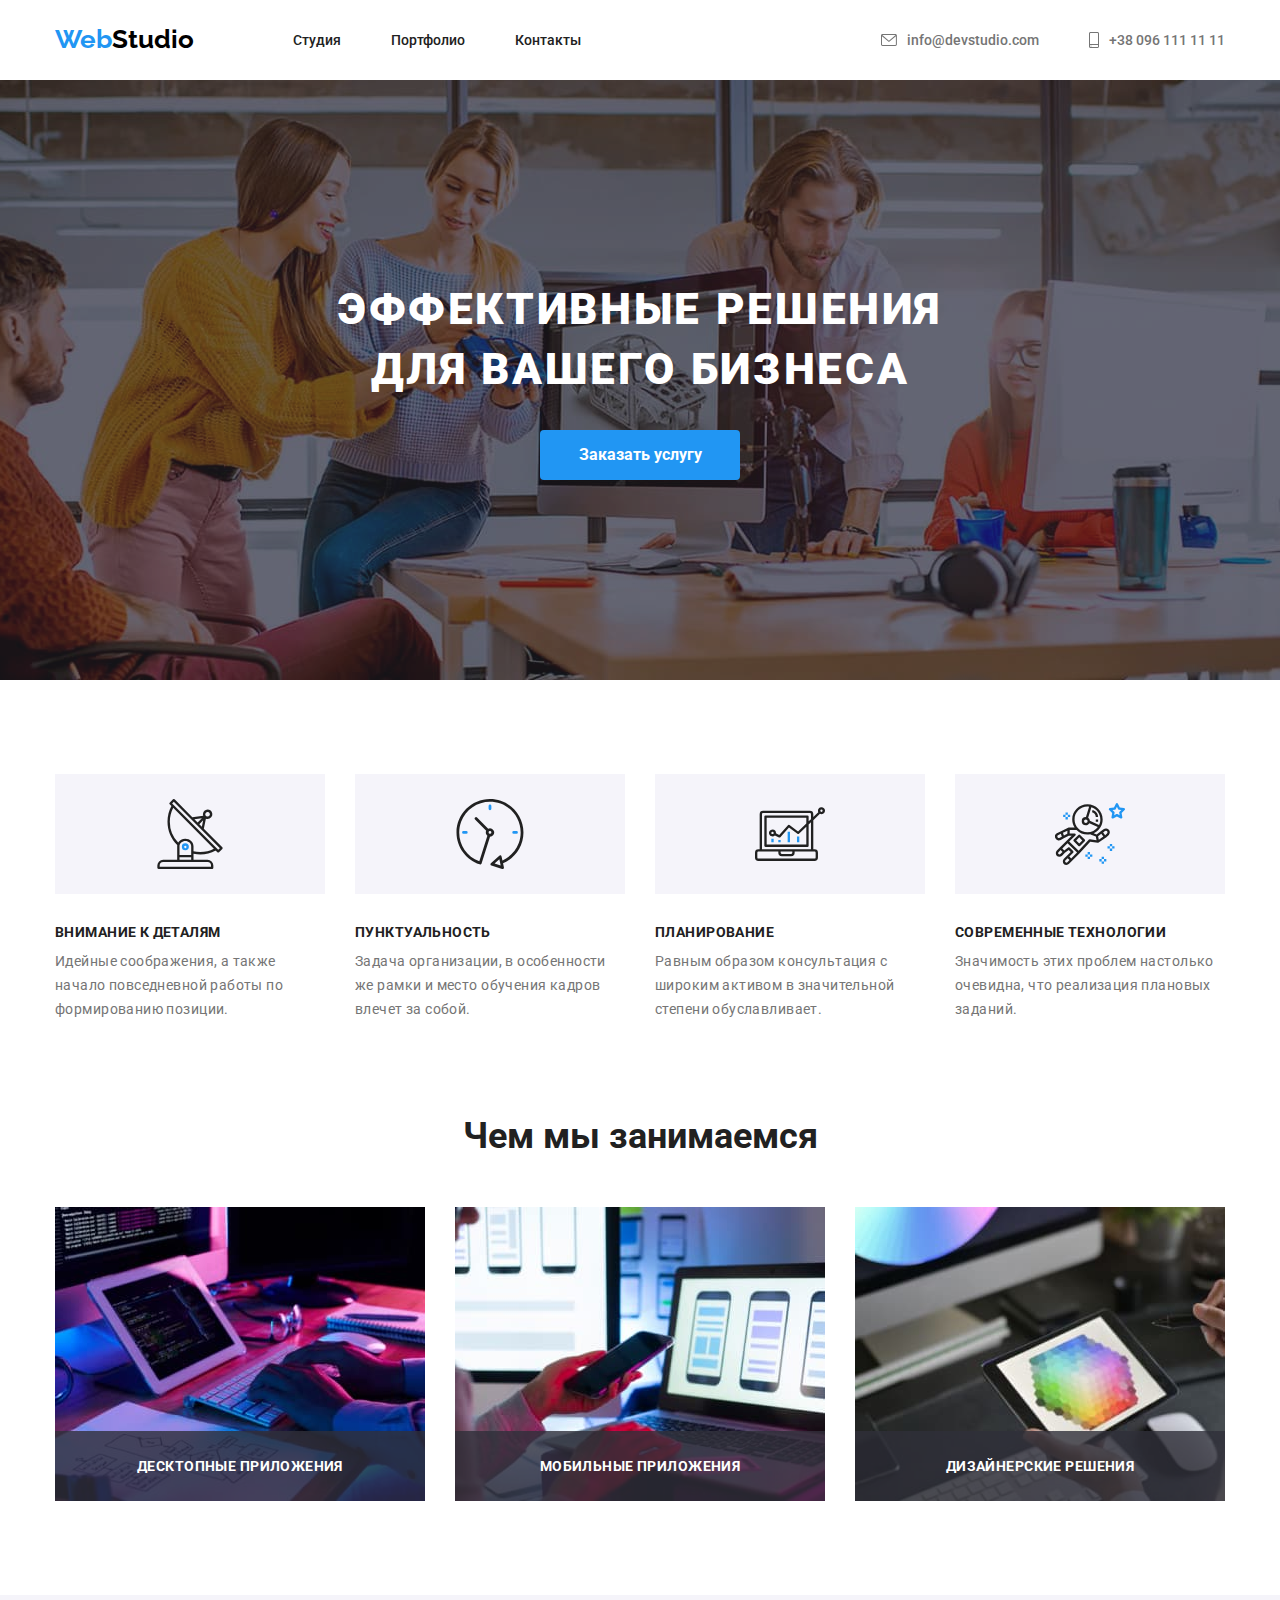
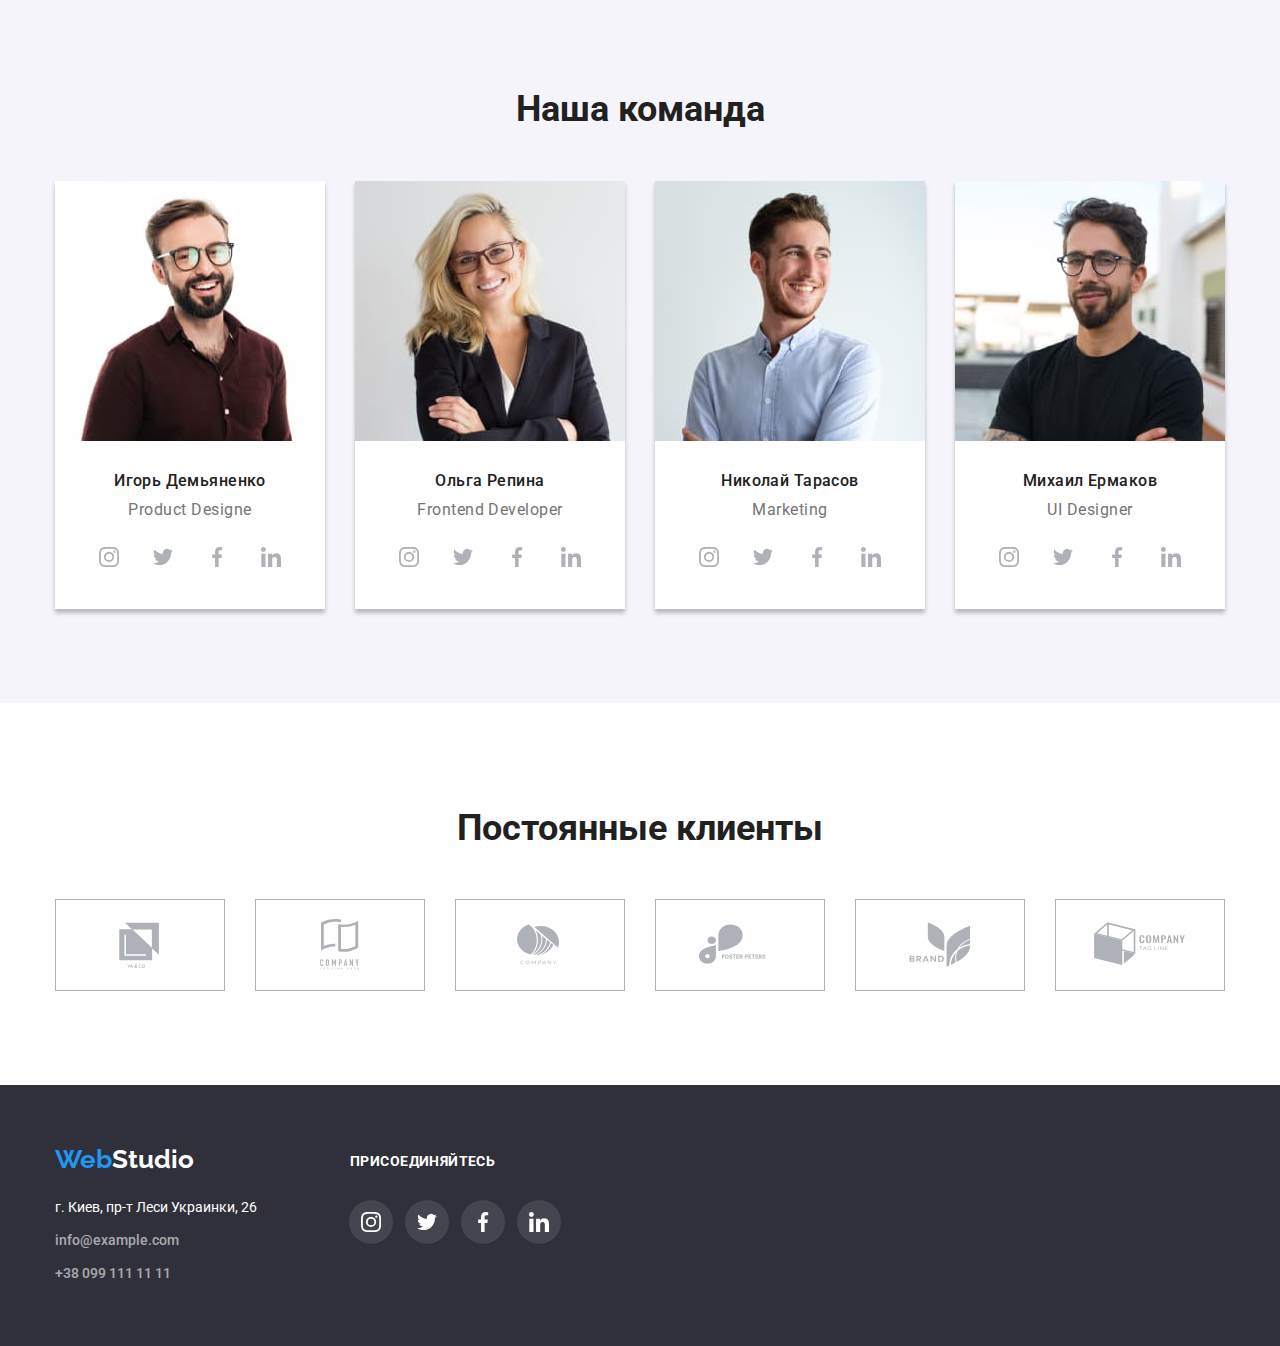
==== commit fdc6dfb0: "hw4 change" ====
--- a/index.html
+++ b/index.html
@@ -25,7 +25,7 @@
           <a href="/" class="headerlink"> <span class="logotype">Web</span>Studio </a>
           <ul class="navlist list">
             <li class="navlist-item">
-              <a href="/" class="nav-link">Студия</a>
+              <a href="./index.html" class="nav-link">Студия</a>
             </li>
             <li class="navlist-item">
               <a href="./portfolio.html" class="nav-link">Портфолио</a>
@@ -38,7 +38,7 @@
         <div class="header-contacts">
           <a href="mailto:info@devstudio.com" class="mail-link">
             <svg class="mail-icon" width="16" heith="12" aria-hidden="true">
-              <use href="./images/icon-sprite.svg#icon-envelope"></use></svg
+              <use href="./images/symbol-defs.svg#icon-envelope"></use></svg
             >info@devstudio.com</a
           >
           <a href="tel:+380961111111" class="tel-link">
@@ -115,6 +115,9 @@
           <ul class="servis-list list">
             <li class="servislist-item">
               <img src="./images/code.jpg" alt="Верстка макета" width="370" />
+              <div class="servis-description">
+                <h3>Десктопные приложения</h3>
+              </div>
             </li>
             <li class="servislist-item">
               <img
@@ -122,9 +125,15 @@
                 alt="Кроссбраузерная оптимизация сайта"
                 width="370"
               />
+              <div class="servis-description">
+                <h3>Мобильные приложения</h3>
+              </div>
             </li>
             <li class="servislist-item">
               <img src="./images/design.jpg" alt="Подбор цветов для дизайна сайта" width="370" />
+              <div class="servis-description">
+                <h3>Дизайнерские решения</h3>
+              </div>
             </li>
           </ul>
         </div>
--- a/css/styles.css
+++ b/css/styles.css
@@ -67,9 +67,9 @@
    }
     /* index */
 
-   header {
+   /* header {
     padding: 24px 0;
-   }
+   } */
    
    
    .page-header {
@@ -109,24 +109,37 @@
     list-style: none;
     margin-left: 93px;
     padding: 0;
-}
+    
+}
+.navlist-item {
+    display: flex;
+    justify-content: center;
+    
+
+}
+
 .navlist-item:not(:last-child) {
     margin-right: 50px;
 
 }
    .nav-link {
     display: flex;
+    height: 100%;
     font-family: var(--font-family-primary);
     font-size: 14px;
     font-weight: 500;
     line-height: var(--primary-line-height);
     color: var(--primary-text-color);
-    text-decoration: none; 
+    text-decoration: none;
+    padding: 32px 0; 
    }
   .nav-link:hover,
-  .nav-link:focus,
-  .nav-link:active {
+  .nav-link:focus{
+    color: var(--color-accent);
+    }
+  .navlist-item .nav-link:active {
    color: var(--color-accent);
+   border-bottom: 4px solid var(--color-accent);
    }
   
    .header-contacts {
@@ -148,6 +161,9 @@
     line-height: var(--primary-line-height);
     color: #757575;
     text-decoration: none;
+    transition-property: background-color;
+    transition-duration: 250ms;
+    transition-timing-function: cubic-bezier(0.4,0,0.2,1);
    }  
    
    .mail-link:hover,
@@ -179,6 +195,9 @@
        line-height: var(--primary-line-height);
        color: #757575;
        text-decoration: none;
+       transition-property: background-color;
+       transition-duration: 250ms;
+       transition-timing-function: cubic-bezier(0.4,0,0.2,1);
    }
 
    .tel-link:hover,
@@ -350,11 +369,35 @@
     list-style: none;
    }
    .servislist-item {
+    position: relative;
     margin-right: 30px;
     margin-bottom: 0;
    }
    .servislist-item:nth-child(3n) {
     margin-right: 0px;
+   }
+   .servis-description {
+    position: absolute;
+    bottom: 0;
+    width: 370px;
+    height: 70px;
+    background-color: rgba(47, 48, 58, 0.8);
+    text-align: center;
+    padding: 27px 0;
+   }
+   .servis-description h3 {
+        
+        font-family:var(--font-family-primary);
+        font-style: normal;
+        font-weight: 700;
+        font-size: 14px;
+        line-height: var(--primary-line-height);
+        text-align: center;
+        letter-spacing: 0.03em;
+        text-transform: uppercase;
+        color: var(--accent-text-color);
+        margin: 0;
+
    }
    /* team */
    .team {
@@ -445,6 +488,9 @@
     margin-bottom: 0;
     border-radius: 50%;
     background-color: var(--backgroundcolor-primary);
+    transition-property: background-color;
+    transition-duration: 250ms;
+    transition-timing-function: cubic-bezier(0.4,0,0.2,1);
   }
   
 
@@ -460,7 +506,9 @@
     background-color: var(--color-accent);
     border-color: var(--color-accent);
   }
-  
+  .social-link:focus .links-icon {
+    fill: var(--backgroundcolor-primary);
+  }
 
 .links-icon {
     width: 100%;
@@ -520,7 +568,9 @@
     align-items: center;
     width: 170px;
     height: 92px;
-    
+    transition-property: background-color;
+    transition-duration: 250ms;
+    transition-timing-function: cubic-bezier(0.4,0,0.2,1);
     
     }
 .client-links:hover {
@@ -620,6 +670,9 @@
 padding: 12px;
 border-radius: 50%;
 background-color: rgba(255, 255, 255, 0.1);
+transition-property: background-color;
+transition-duration: 250ms;
+transition-timing-function: cubic-bezier(0.4,0,0.2,1);
 
 }
 .footerlink-item:hover {
@@ -687,6 +740,9 @@
 line-height: var(--primary-line-height);
 color: #757575;
 text-decoration: none;
+transition-property: background-color;
+transition-duration: 250ms;
+transition-timing-function: cubic-bezier(0.4,0,0.2,1);
 }
 
 .mail-link-footer:hover,
@@ -702,6 +758,9 @@
 line-height: var(--primary-line-height);
 color: #757575;
 text-decoration: none;
+transition-property: background-color;
+transition-duration: 250ms;
+transition-timing-function: cubic-bezier(0.4,0,0.2,1);
 }
 
 .tel-footer:hover,
@@ -710,9 +769,8 @@
 }
 /* Portfolio */
 
-.portfolio {
-    padding: 24px 0;
-    border-bottom: 1px solid #ececec;
+.portfolio {    
+border-bottom: 1px solid #ececec;
 }
 .page-header-portfolio {
     display: flex;
@@ -768,11 +826,15 @@
 }
 
 .example-items {
+position: relative;
 width: 368px;
 margin-right: 30px;
 margin-bottom: 30px;
 border: 1px solid;
 border-color:  #ececec;
+transition-property: box-shadow;
+transition-duration: 250ms;
+transition-timing-function: cubic-bezier(0.4,0,0.2,1);
 }
 .example-items:nth-child(3n) {
     margin-right: 0;
@@ -787,8 +849,52 @@
 box-shadow: 0 4px 4px rgba(0, 0, 0, 0.25);
 cursor: pointer;
 }
+.thumb-example {
+position: relative;
+overflow: hidden;
+}
+.thumb-example:hover .example-overlay {
+/* top: 0;
+left: 0; */
+transform: translateY(0);
+opacity: 1;
+}
+.example-overlay {
+position: absolute;
+background-color: rgba(33, 150, 243, 0.9);
+width: 100%;
+height: 100%;
+top: 0;
+left: 0;
+display: flex;
+justify-content: center;
+align-items: center;
+padding: 0 24px;
+opacity: 0;
+z-index: 1;
+transform: translateY(100%);
+transition-property: transform;
+transition-duration: 250ms;
+transition-timing-function: cubic-bezier(0.4,0,0.2,1);
+
+}
+.example-overlay>p {
+display: inline-flex;
+margin: 0;
+padding: 0;
+text-align: start;
+font-family: var(--font-family-primary);
+font-style: normal;
+font-weight: 400;
+font-size: 18px;
+line-height: 1,55;
+letter-spacing: 0.03em;
+color: var(--accent-text-color);
+}
 .item-title {
-padding: 20px 24px;   
+position: relative; 
+padding: 20px 24px;  
+z-index: 1; 
 
 }
 .item-title h3{
@@ -854,6 +960,9 @@
     letter-spacing: 0.03em;
     margin: 0;
     padding: 6px 22px;
+    transition-property: background-color;
+    transition-duration: 250ms;
+    transition-timing-function: cubic-bezier(0.4,0,0.2,1);
 
 }
 
